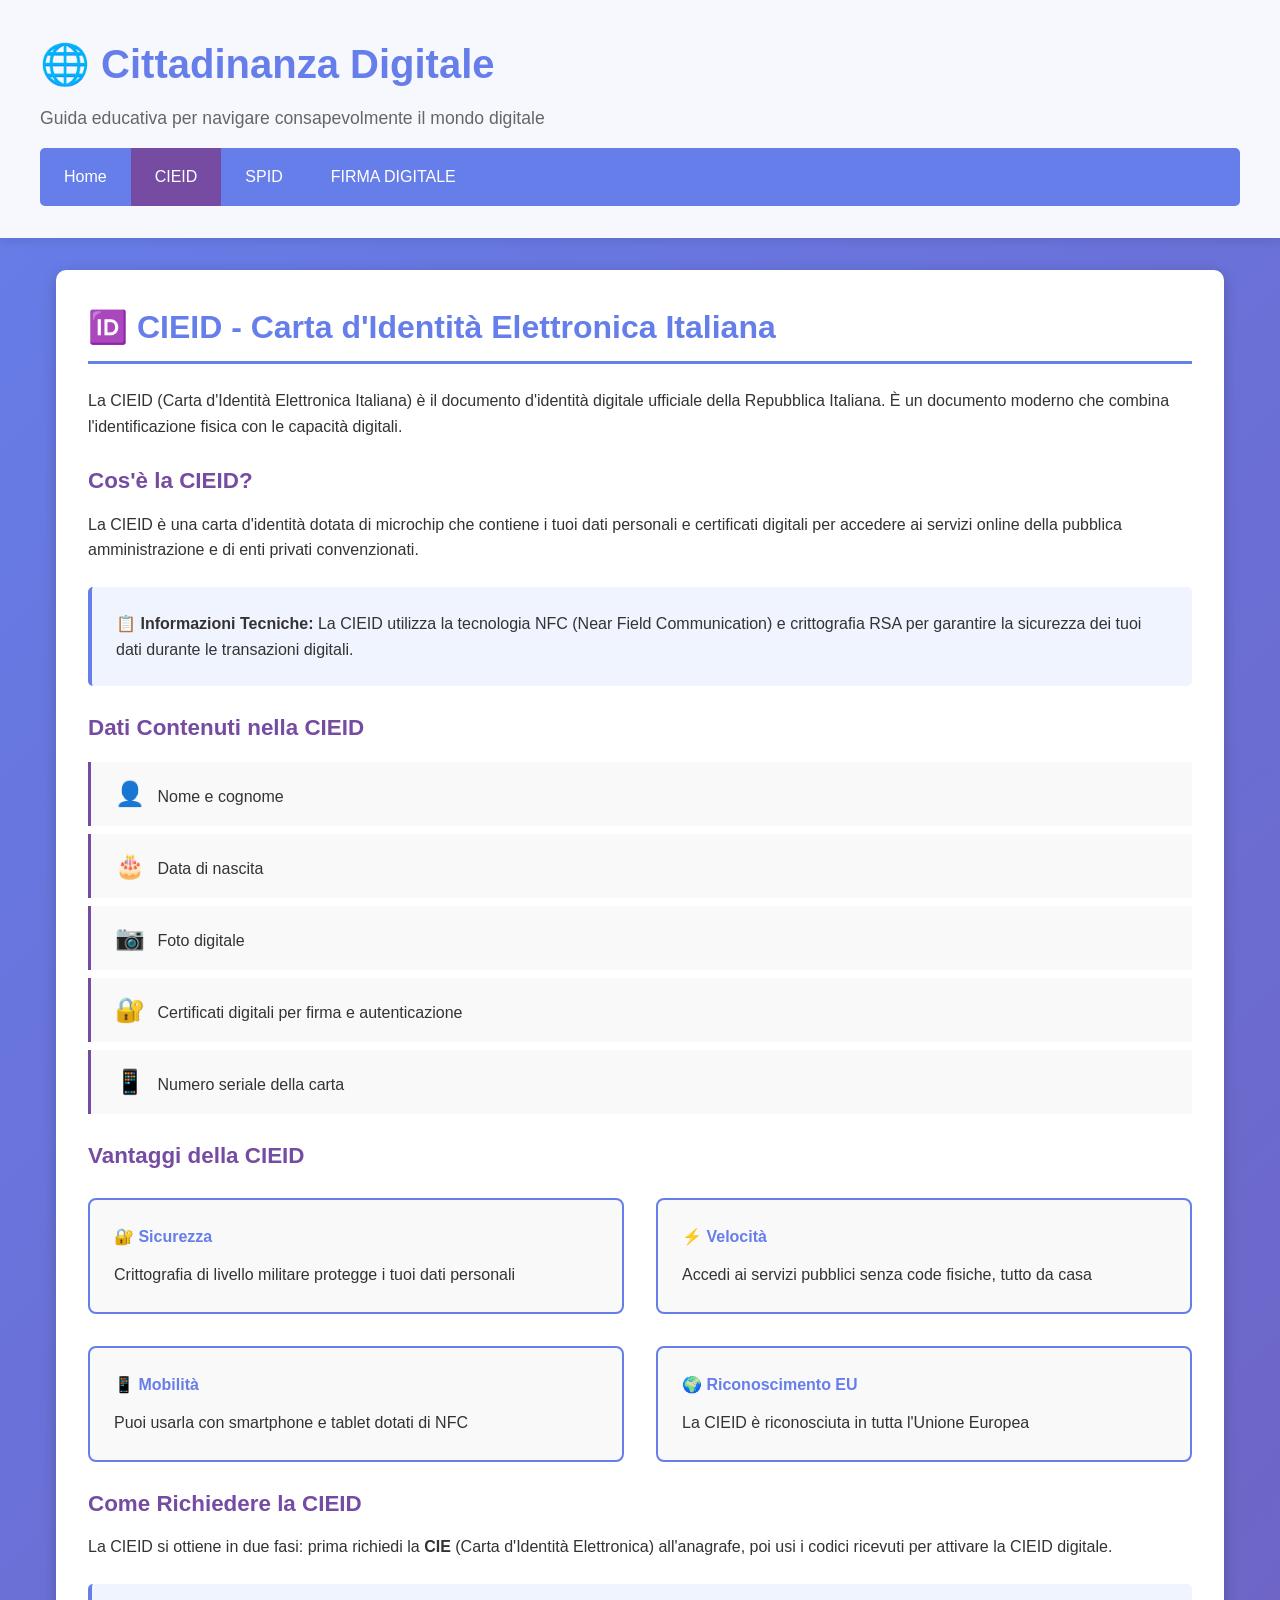
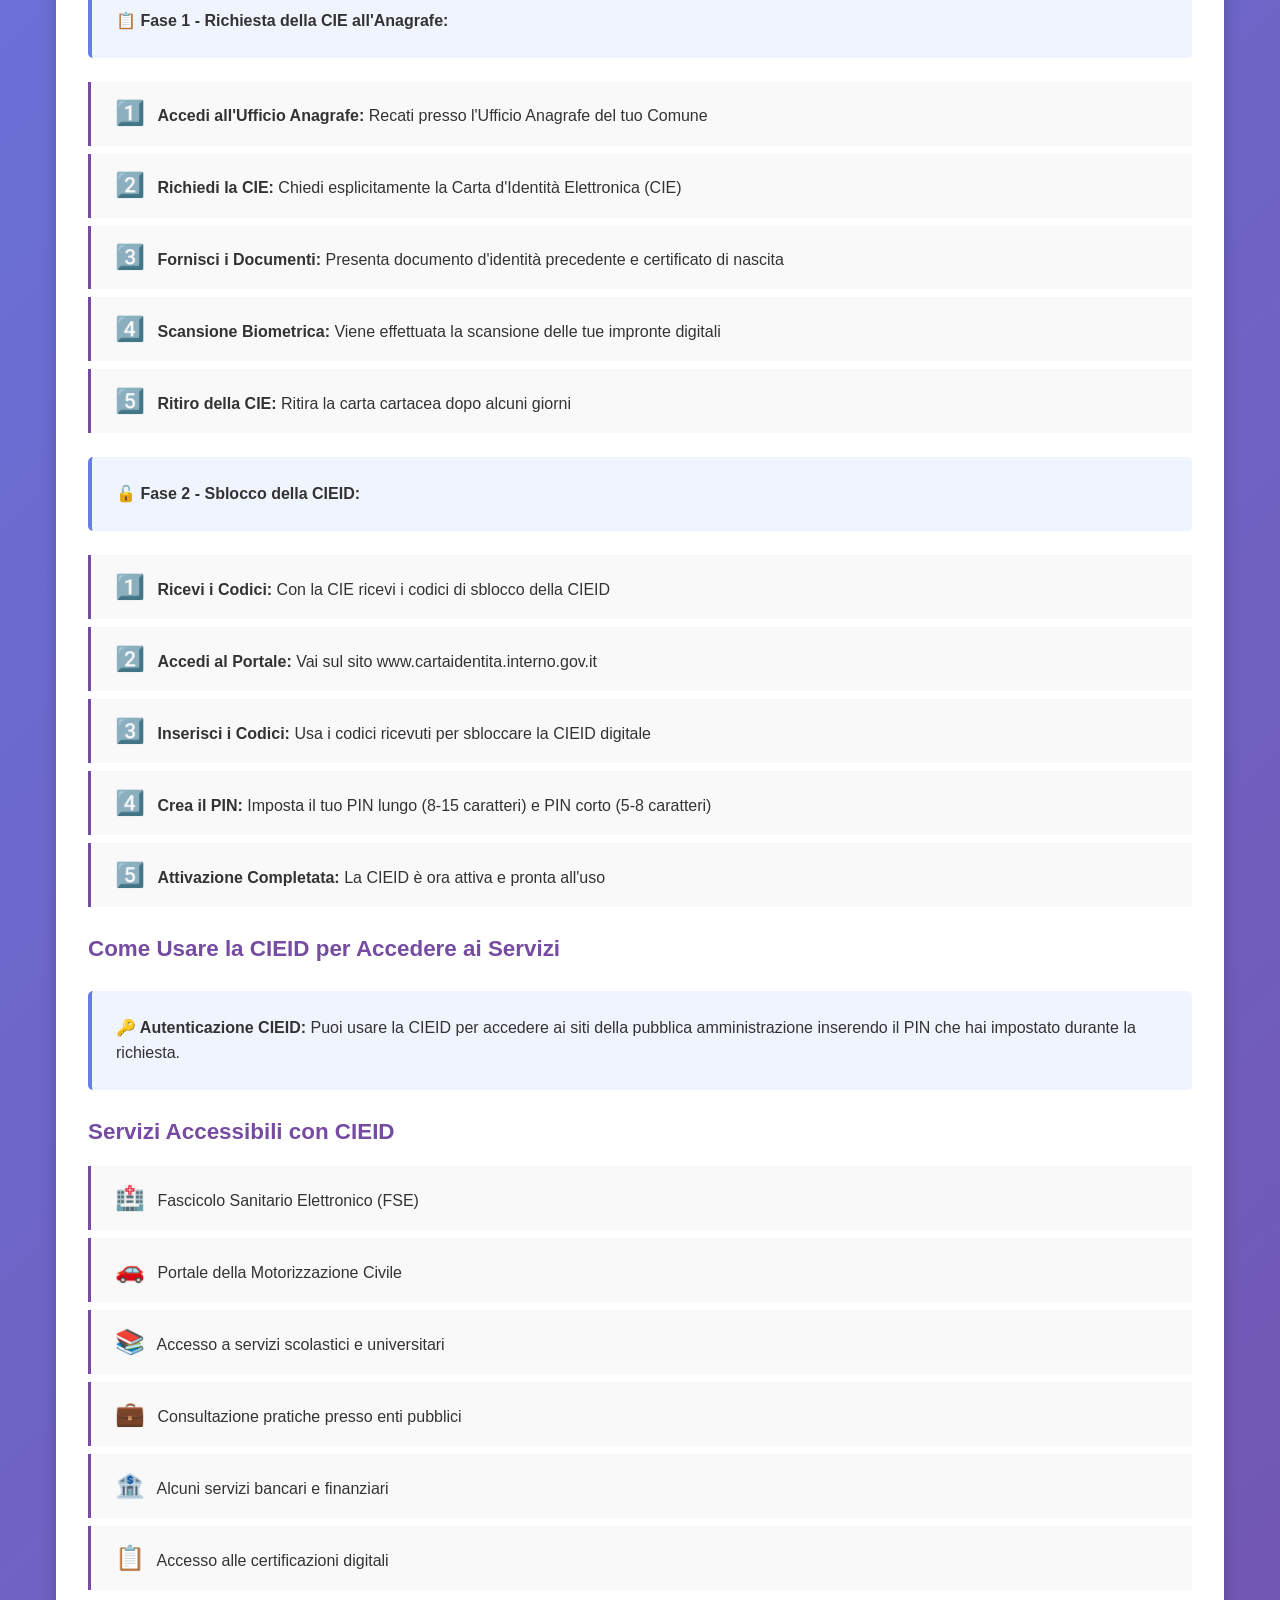
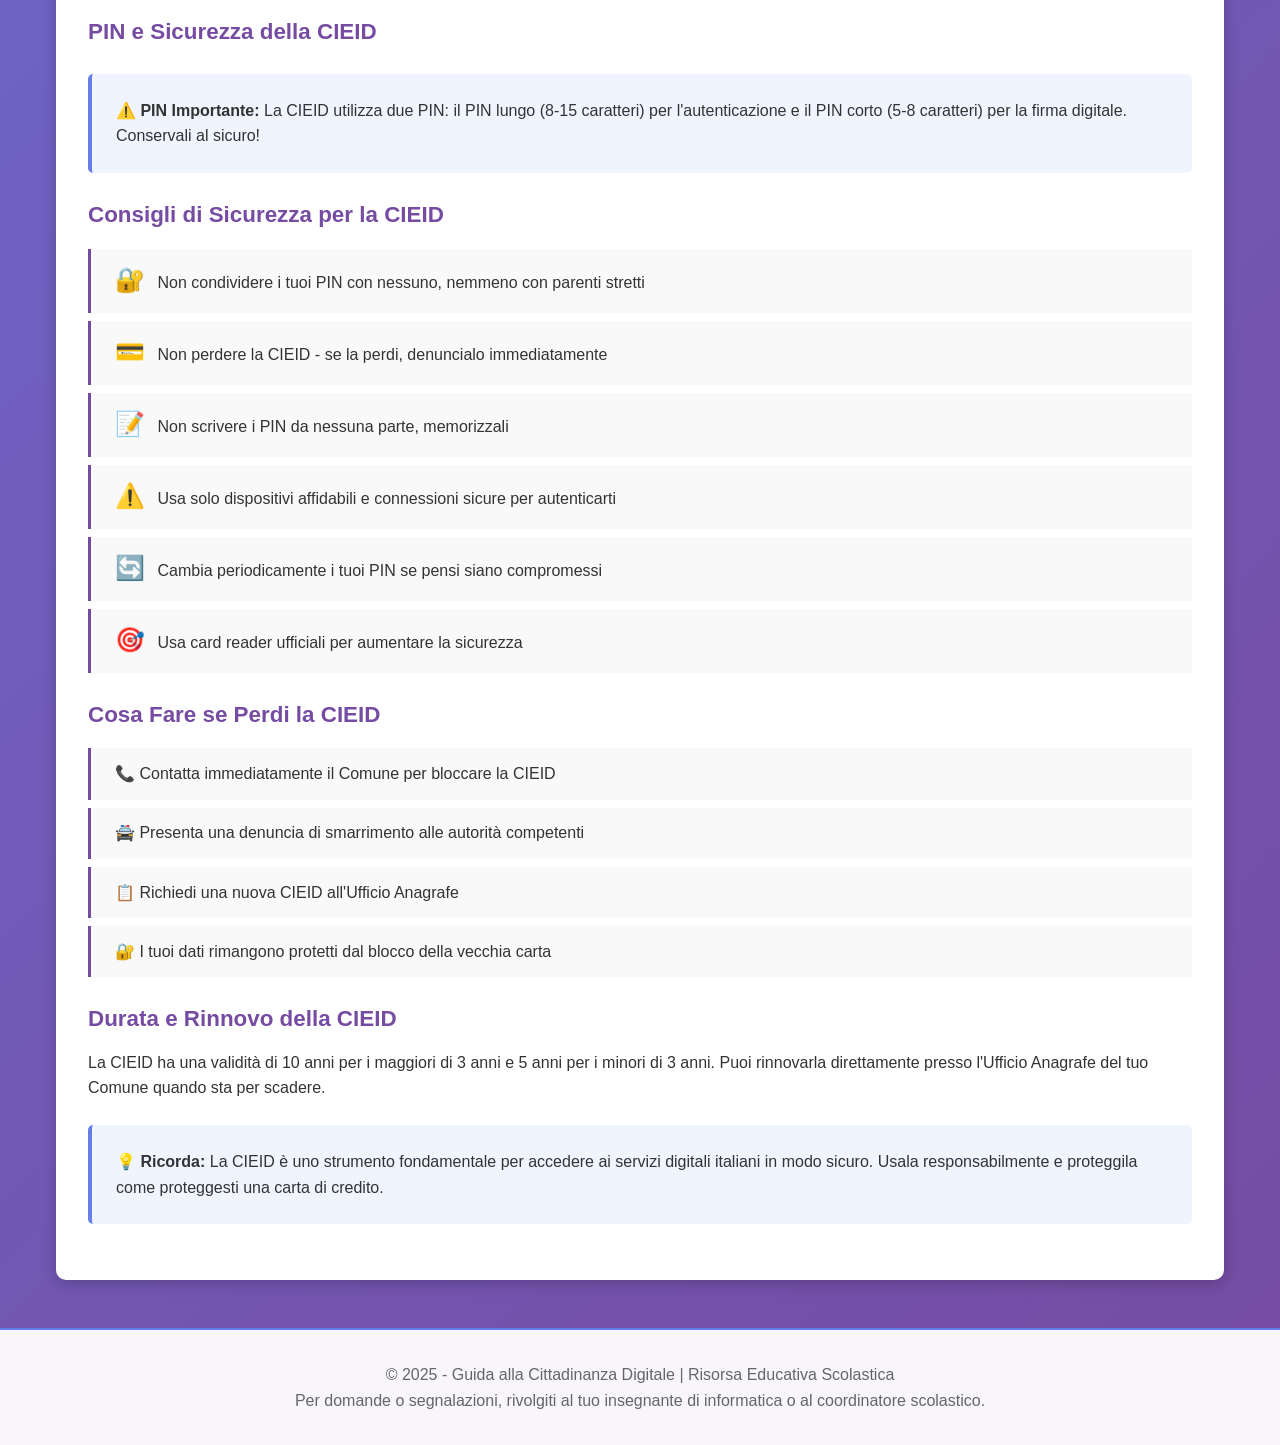
==== cieid.html @ 8005152b "Add files via upload" ====
<!DOCTYPE html>
<html lang="it">
<head>
    <meta charset="UTF-8">
    <meta name="viewport" content="width=device-width, initial-scale=1.0">
    <title>CIEID - Cittadinanza Digitale</title>
    <link rel="icon" type="image/svg+xml" href="favicon.svg">
    <link rel="stylesheet" href="style.css">
</head>
<body>
    <header>
        <div class="header-content">
            <h1>🌐 Cittadinanza Digitale</h1>
            <p class="subtitle">Guida educativa per navigare consapevolmente il mondo digitale</p>
            <nav id="navigation">
                <a href="index.html" class="nav-link" data-section="home">Home</a>
                <a href="cieid.html" class="nav-link active" data-section="cieid">CIEID</a>
                <a href="spid.html" class="nav-link" data-section="spid">SPID</a>
                <a href="firma-digitale.html" class="nav-link" data-section="firma-digitale">FIRMA DIGITALE</a>
            </nav>
        </div>
    </header>

    <div class="container">
        <section class="section active">
            <h2>🆔 CIEID - Carta d'Identità Elettronica Italiana</h2>
            
            <p>La CIEID (Carta d'Identità Elettronica Italiana) è il documento d'identità digitale ufficiale della Repubblica Italiana. È un documento moderno che combina l'identificazione fisica con le capacità digitali.</p>

            <h3>Cos'è la CIEID?</h3>
            <p>La CIEID è una carta d'identità dotata di microchip che contiene i tuoi dati personali e certificati digitali per accedere ai servizi online della pubblica amministrazione e di enti privati convenzionati.</p>

            <div class="info-box">
                <strong>📋 Informazioni Tecniche:</strong> La CIEID utilizza la tecnologia NFC (Near Field Communication) e crittografia RSA per garantire la sicurezza dei tuoi dati durante le transazioni digitali.
            </div>

            <h3>Dati Contenuti nella CIEID</h3>
            <ul class="tips-list">
                <li><span class="icon">👤</span> Nome e cognome</li>
                <li><span class="icon">🎂</span> Data di nascita</li>
                <li><span class="icon">📷</span> Foto digitale</li>
                <li><span class="icon">🔐</span> Certificati digitali per firma e autenticazione</li>
                <li><span class="icon">📱</span> Numero seriale della carta</li>
            </ul>

            <h3>Vantaggi della CIEID</h3>
            <div class="grid">
                <div class="card">
                    <h4>🔐 Sicurezza</h4>
                    <p>Crittografia di livello militare protegge i tuoi dati personali</p>
                </div>
                <div class="card">
                    <h4>⚡ Velocità</h4>
                    <p>Accedi ai servizi pubblici senza code fisiche, tutto da casa</p>
                </div>
                <div class="card">
                    <h4>📱 Mobilità</h4>
                    <p>Puoi usarla con smartphone e tablet dotati di NFC</p>
                </div>
                <div class="card">
                    <h4>🌍 Riconoscimento EU</h4>
                    <p>La CIEID è riconosciuta in tutta l'Unione Europea</p>
                </div>
            </div>

            <h3>Come Richiedere la CIEID</h3>
            <p>La CIEID si ottiene in due fasi: prima richiedi la <strong>CIE</strong> (Carta d'Identità Elettronica) all'anagrafe, poi usi i codici ricevuti per attivare la CIEID digitale.</p>
            
            <div class="info-box">
                <strong>📋 Fase 1 - Richiesta della CIE all'Anagrafe:</strong>
            </div>
            <ol class="tips-list">
                <li><span class="icon">1️⃣</span> <strong>Accedi all'Ufficio Anagrafe:</strong> Recati presso l'Ufficio Anagrafe del tuo Comune</li>
                <li><span class="icon">2️⃣</span> <strong>Richiedi la CIE:</strong> Chiedi esplicitamente la Carta d'Identità Elettronica (CIE)</li>
                <li><span class="icon">3️⃣</span> <strong>Fornisci i Documenti:</strong> Presenta documento d'identità precedente e certificato di nascita</li>
                <li><span class="icon">4️⃣</span> <strong>Scansione Biometrica:</strong> Viene effettuata la scansione delle tue impronte digitali</li>
                <li><span class="icon">5️⃣</span> <strong>Ritiro della CIE:</strong> Ritira la carta cartacea dopo alcuni giorni</li>
            </ol>

            <div class="info-box" style="margin-top: 1.5rem;">
                <strong>🔓 Fase 2 - Sblocco della CIEID:</strong>
            </div>
            <ol class="tips-list">
                <li><span class="icon">1️⃣</span> <strong>Ricevi i Codici:</strong> Con la CIE ricevi i codici di sblocco della CIEID</li>
                <li><span class="icon">2️⃣</span> <strong>Accedi al Portale:</strong> Vai sul sito www.cartaidentita.interno.gov.it</li>
                <li><span class="icon">3️⃣</span> <strong>Inserisci i Codici:</strong> Usa i codici ricevuti per sbloccare la CIEID digitale</li>
                <li><span class="icon">4️⃣</span> <strong>Crea il PIN:</strong> Imposta il tuo PIN lungo (8-15 caratteri) e PIN corto (5-8 caratteri)</li>
                <li><span class="icon">5️⃣</span> <strong>Attivazione Completata:</strong> La CIEID è ora attiva e pronta all'uso</li>
            </ol>

            <h3>Come Usare la CIEID per Accedere ai Servizi</h3>
            
            <div class="info-box">
                <strong>🔑 Autenticazione CIEID:</strong> Puoi usare la CIEID per accedere ai siti della pubblica amministrazione inserendo il PIN che hai impostato durante la richiesta.
            </div>

            <h3>Servizi Accessibili con CIEID</h3>
            <ul class="tips-list">
                <li><span class="icon">🏥</span> Fascicolo Sanitario Elettronico (FSE)</li>
                <li><span class="icon">🚗</span> Portale della Motorizzazione Civile</li>
                <li><span class="icon">📚</span> Accesso a servizi scolastici e universitari</li>
                <li><span class="icon">💼</span> Consultazione pratiche presso enti pubblici</li>
                <li><span class="icon">🏦</span> Alcuni servizi bancari e finanziari</li>
                <li><span class="icon">📋</span> Accesso alle certificazioni digitali</li>
            </ul>

            <h3>PIN e Sicurezza della CIEID</h3>
            
            <div class="info-box">
                <strong>⚠️ PIN Importante:</strong> La CIEID utilizza due PIN: il PIN lungo (8-15 caratteri) per l'autenticazione e il PIN corto (5-8 caratteri) per la firma digitale. Conservali al sicuro!
            </div>

            <h3>Consigli di Sicurezza per la CIEID</h3>
            <ul class="tips-list">
                <li><span class="icon">🔐</span> Non condividere i tuoi PIN con nessuno, nemmeno con parenti stretti</li>
                <li><span class="icon">💳</span> Non perdere la CIEID - se la perdi, denuncialo immediatamente</li>
                <li><span class="icon">📝</span> Non scrivere i PIN da nessuna parte, memorizzali</li>
                <li><span class="icon">⚠️</span> Usa solo dispositivi affidabili e connessioni sicure per autenticarti</li>
                <li><span class="icon">🔄</span> Cambia periodicamente i tuoi PIN se pensi siano compromessi</li>
                <li><span class="icon">🎯</span> Usa card reader ufficiali per aumentare la sicurezza</li>
            </ul>

            <h3>Cosa Fare se Perdi la CIEID</h3>
            <ul class="tips-list">
                <li>📞 Contatta immediatamente il Comune per bloccare la CIEID</li>
                <li>🚔 Presenta una denuncia di smarrimento alle autorità competenti</li>
                <li>📋 Richiedi una nuova CIEID all'Ufficio Anagrafe</li>
                <li>🔐 I tuoi dati rimangono protetti dal blocco della vecchia carta</li>
            </ul>

            <h3>Durata e Rinnovo della CIEID</h3>
            <p>La CIEID ha una validità di 10 anni per i maggiori di 3 anni e 5 anni per i minori di 3 anni. Puoi rinnovarla direttamente presso l'Ufficio Anagrafe del tuo Comune quando sta per scadere.</p>

            <div class="info-box">
                <strong>💡 Ricorda:</strong> La CIEID è uno strumento fondamentale per accedere ai servizi digitali italiani in modo sicuro. Usala responsabilmente e proteggila come proteggesti una carta di credito.
            </div>
        </section>
    </div>

    <footer>
        <p>&copy; 2025 - Guida alla Cittadinanza Digitale | Risorsa Educativa Scolastica</p>
        <p>Per domande o segnalazioni, rivolgiti al tuo insegnante di informatica o al coordinatore scolastico.</p>
    </footer>

    <script src="script.js"></script>
</body>
</html>
---- style.css ----
* {
    margin: 0;
    padding: 0;
    box-sizing: border-box;
}

body {
    font-family: 'Segoe UI', Tahoma, Geneva, Verdana, sans-serif;
    line-height: 1.6;
    color: #333;
    background: linear-gradient(135deg, #667eea 0%, #764ba2 100%);
    min-height: 100vh;
}

header {
    background: rgba(255, 255, 255, 0.95);
    padding: 2rem;
    box-shadow: 0 2px 10px rgba(0, 0, 0, 0.1);
    position: sticky;
    top: 0;
    z-index: 100;
}

.header-content {
    max-width: 1200px;
    margin: 0 auto;
}

h1 {
    color: #667eea;
    font-size: 2.5rem;
    margin-bottom: 0.5rem;
}

.subtitle {
    color: #666;
    font-size: 1.1rem;
}

nav {
    background: #667eea;
    overflow: hidden;
    margin-top: 1rem;
    border-radius: 5px;
}

nav a {
    float: left;
    display: block;
    color: white;
    text-align: center;
    padding: 1rem 1.5rem;
    text-decoration: none;
    font-size: 1rem;
    transition: background 0.3s;
}

nav a:hover {
    background: #764ba2;
}

nav a.active {
    background: #764ba2;
}

.container {
    max-width: 1200px;
    margin: 2rem auto;
    padding: 0 1rem;
}

.section {
    background: white;
    padding: 2rem;
    margin-bottom: 2rem;
    border-radius: 10px;
    box-shadow: 0 4px 15px rgba(0, 0, 0, 0.2);
    display: none;
}

.section.active {
    display: block;
    animation: fadeIn 0.5s;
}

@keyframes fadeIn {
    from { opacity: 0; }
    to { opacity: 1; }
}

h2 {
    color: #667eea;
    margin-bottom: 1.5rem;
    font-size: 2rem;
    border-bottom: 3px solid #667eea;
    padding-bottom: 0.5rem;
}

h3 {
    color: #764ba2;
    margin-top: 1.5rem;
    margin-bottom: 0.8rem;
    font-size: 1.4rem;
}

.info-box {
    background: #f0f4ff;
    border-left: 4px solid #667eea;
    padding: 1.5rem;
    margin: 1.5rem 0;
    border-radius: 5px;
}

.tips-list {
    list-style: none;
    margin: 1rem 0;
}

.tips-list li {
    padding: 0.8rem;
    margin: 0.5rem 0;
    background: #f9f9f9;
    border-left: 3px solid #764ba2;
    padding-left: 1.5rem;
}

.icon {
    font-size: 1.5rem;
    margin-right: 0.5rem;
}

.grid {
    display: grid;
    grid-template-columns: 1fr 1fr;
    gap: 2rem;
    margin: 1.5rem 0;
}

.card {
    background: #f9f9f9;
    padding: 1.5rem;
    border-radius: 8px;
    border: 2px solid #667eea;
    transition: transform 0.3s;
}

.card:hover {
    transform: translateY(-5px);
    cursor: pointer;
}

.card.clickable {
    cursor: pointer;
}

.card h4 {
    color: #667eea;
    margin-bottom: 0.8rem;
}

footer {
    background: rgba(255, 255, 255, 0.95);
    padding: 2rem;
    text-align: center;
    margin-top: 3rem;
    border-top: 2px solid #667eea;
}

footer p {
    color: #666;
}

@media (max-width: 768px) {
    h1 {
        font-size: 1.8rem;
    }

    nav a {
        float: none;
        width: 100%;
        padding: 0.8rem;
    }

    .grid {
        grid-template-columns: 1fr;
    }

    .container {
        padding: 0 0.5rem;
    }

    .section {
        padding: 1.5rem;
    }
}
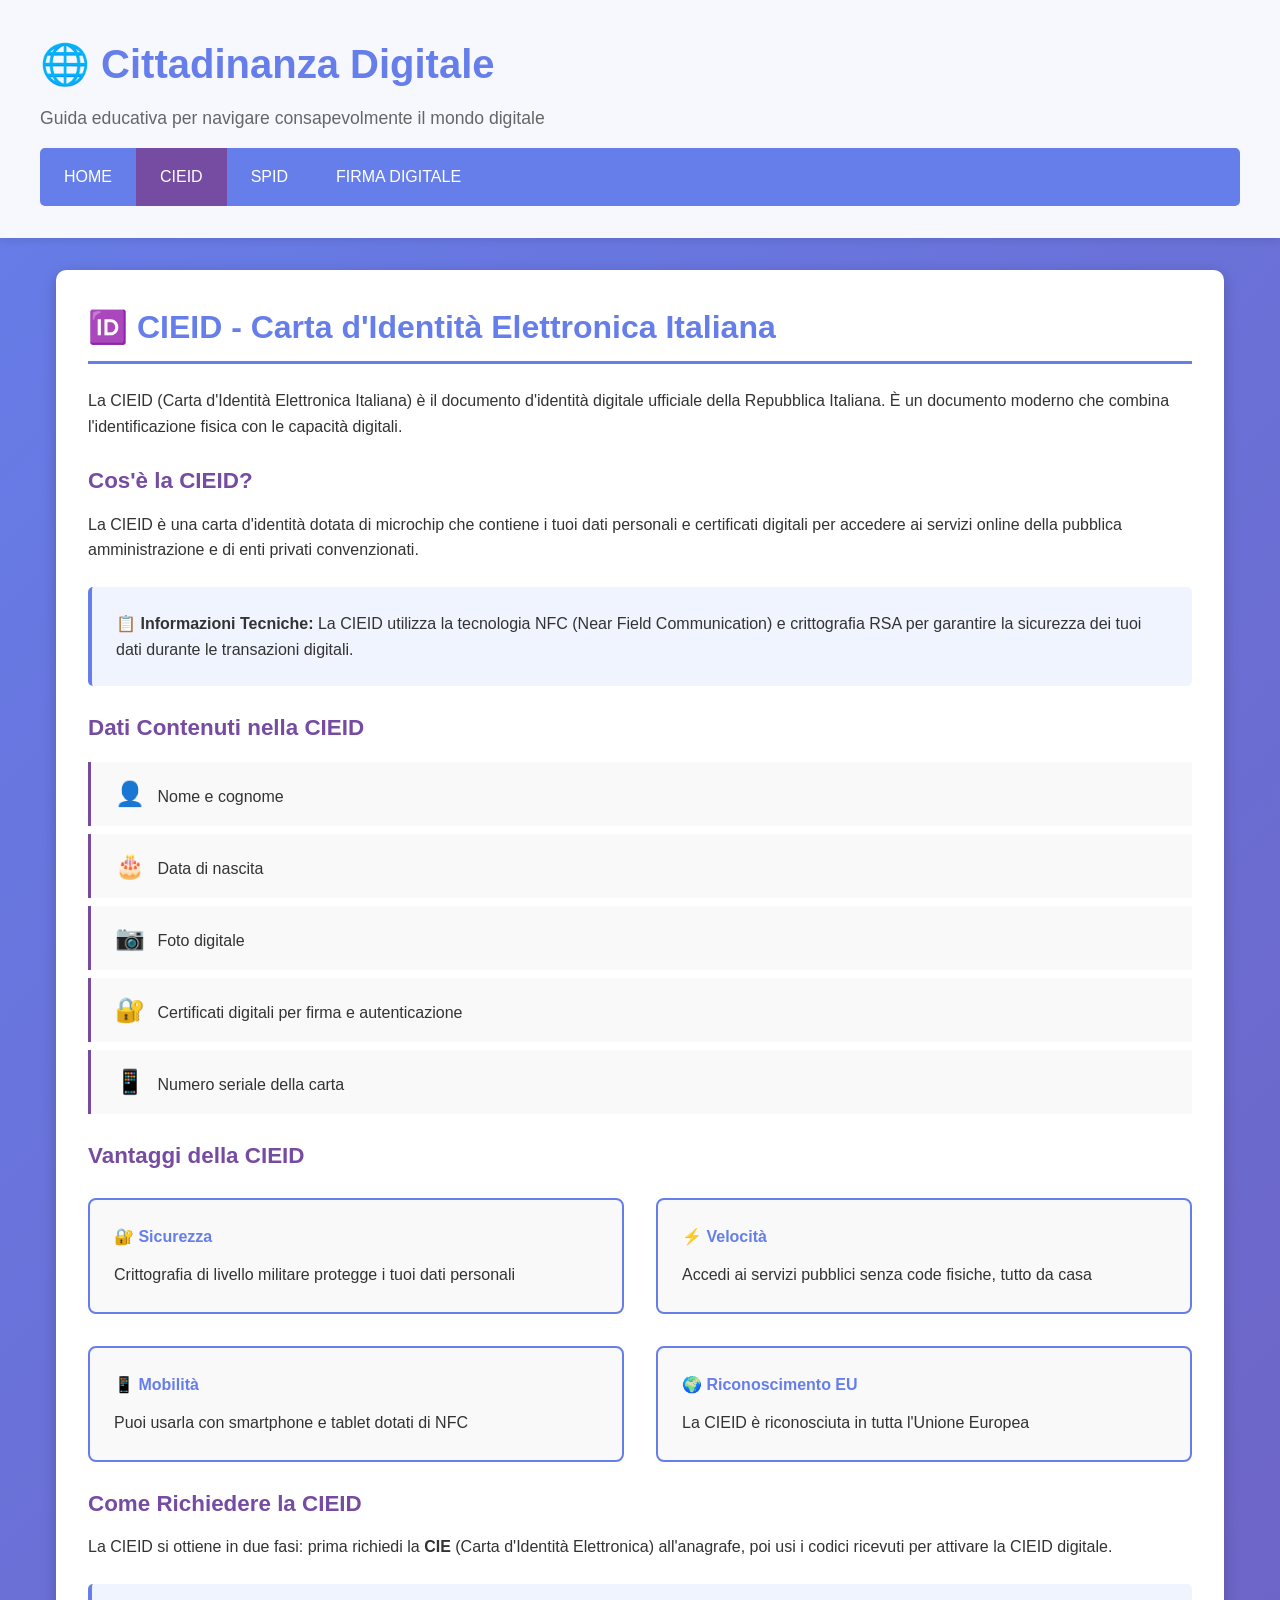
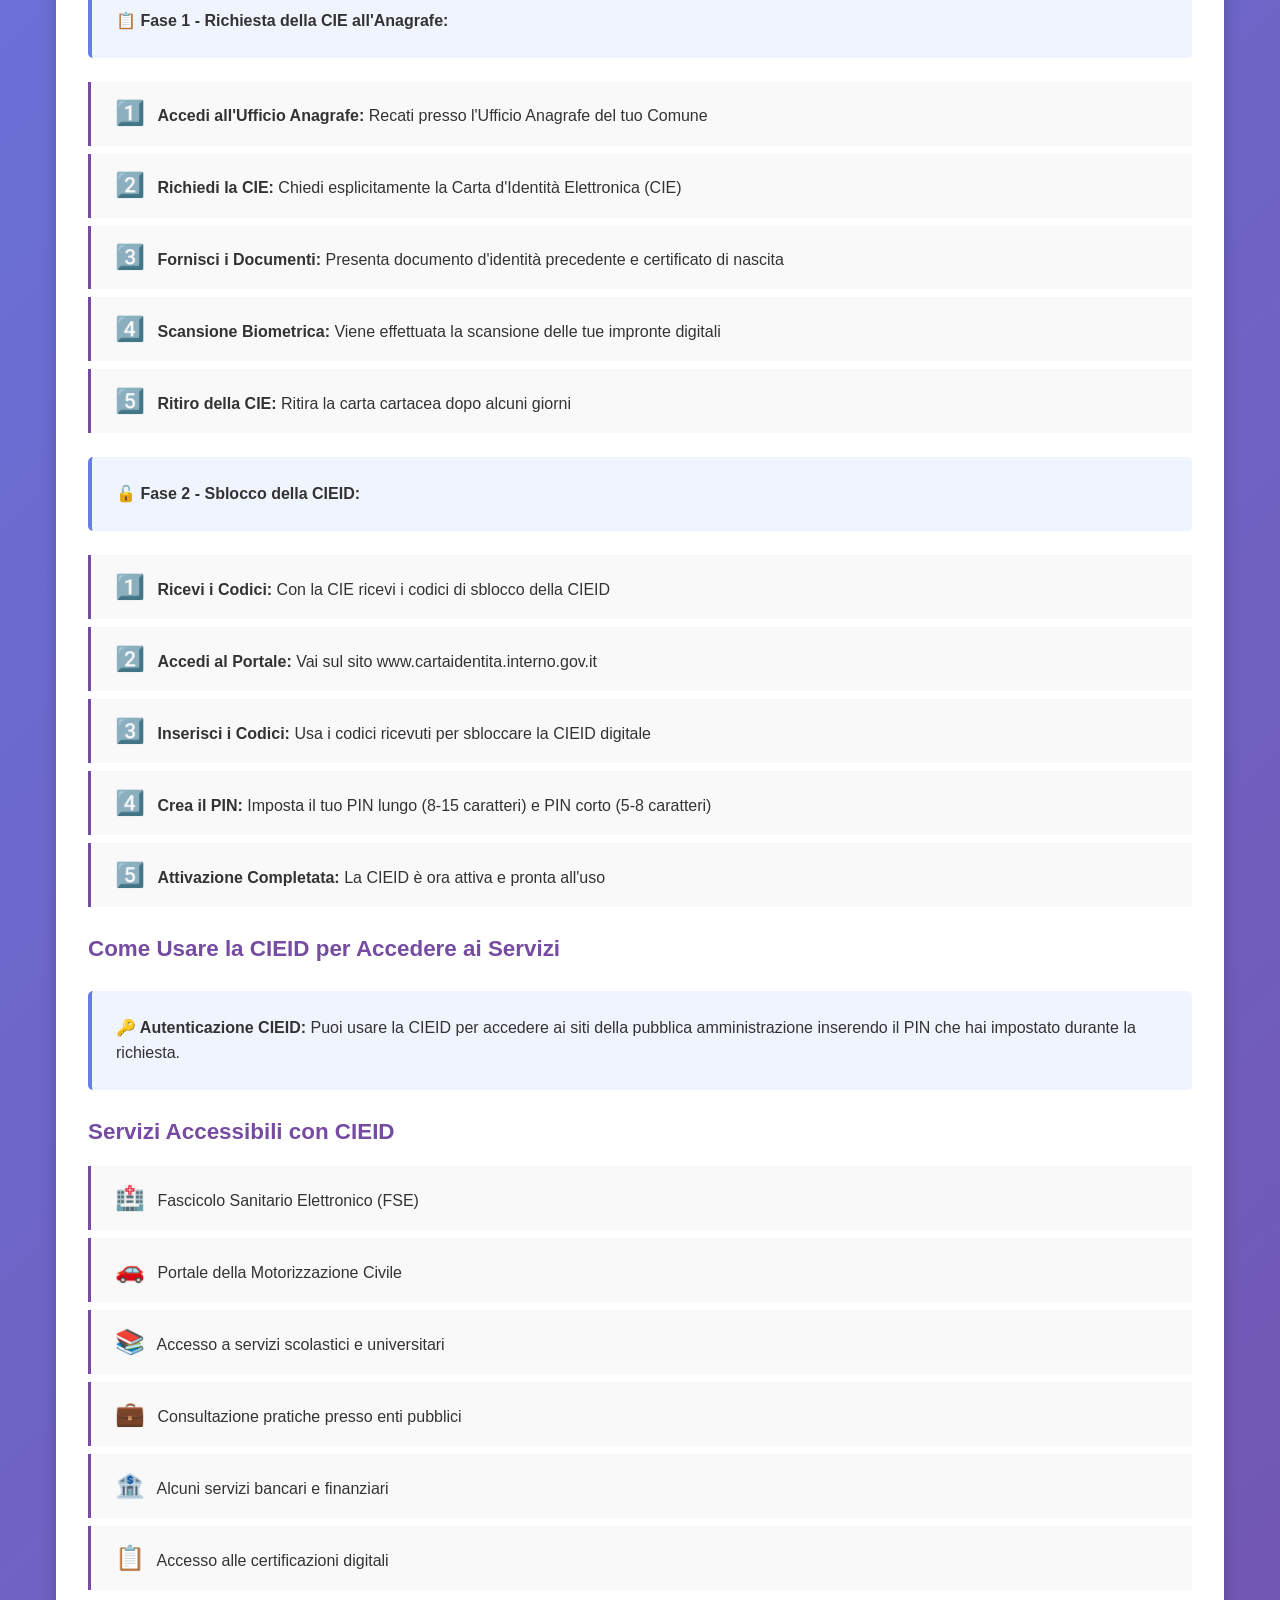
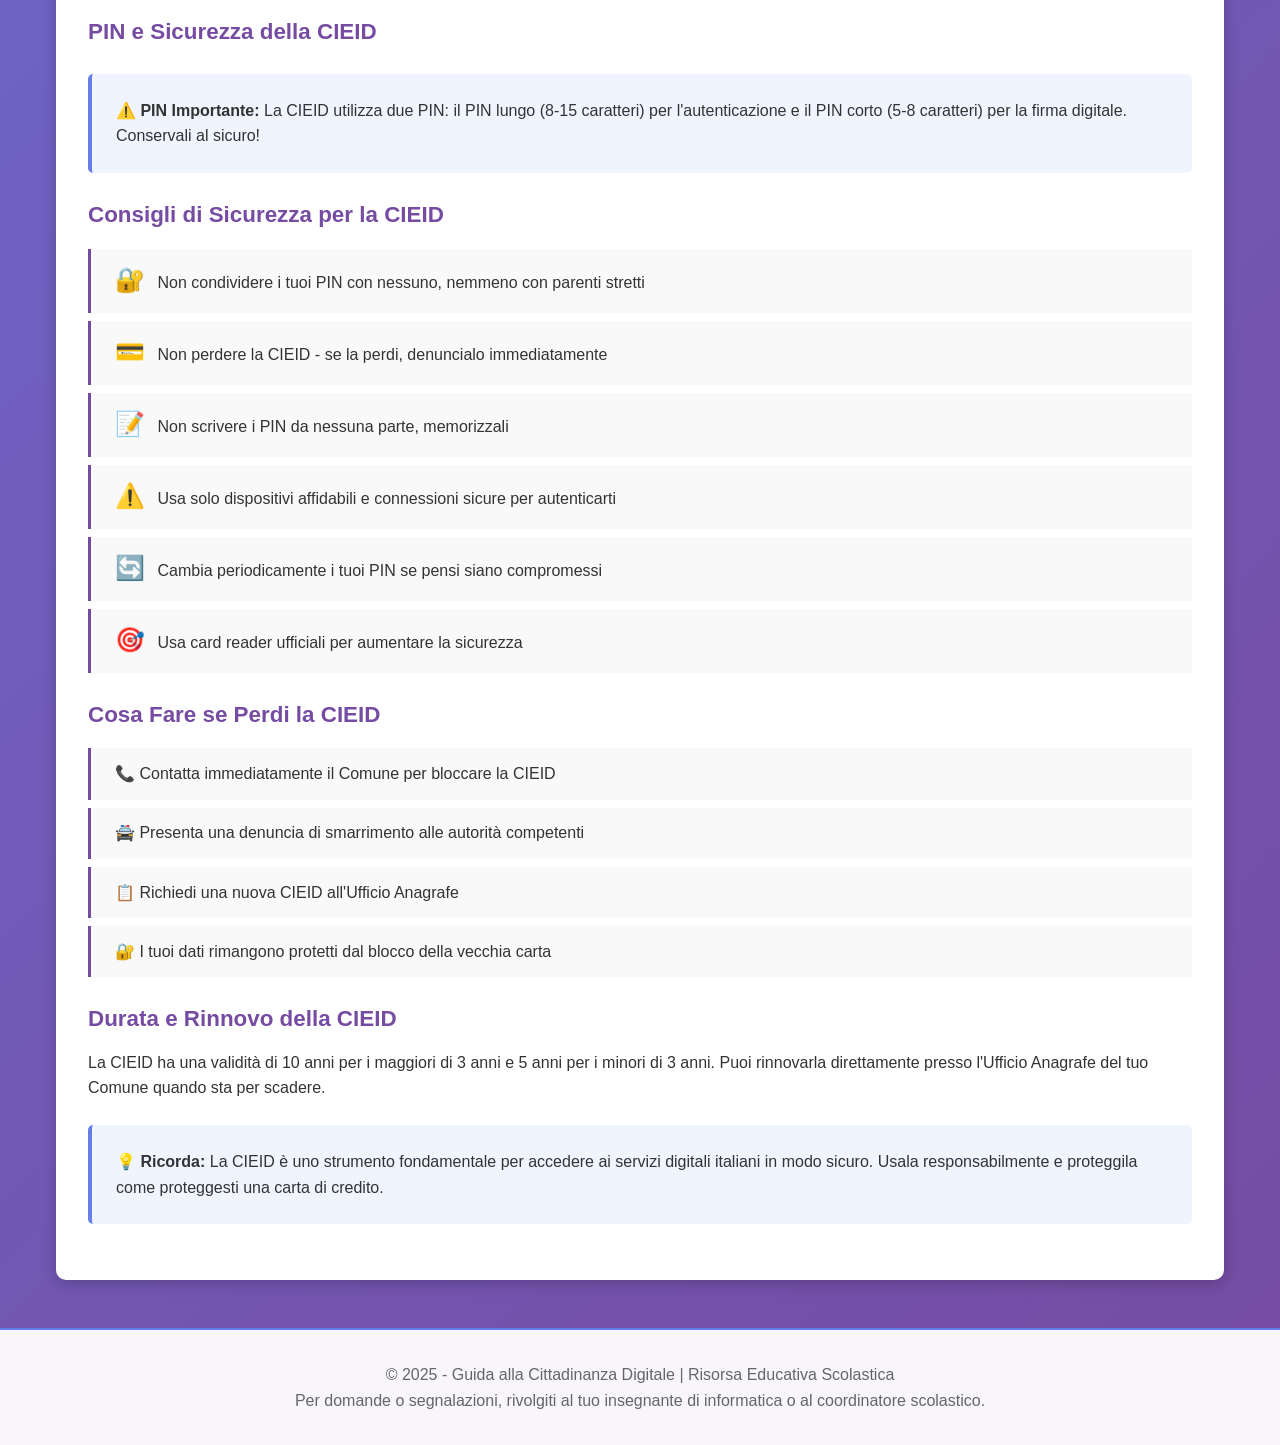
==== commit 80b57d4c: "Aggiorna menu e header" ====
--- a/cieid.html
+++ b/cieid.html
@@ -13,7 +13,7 @@
             <h1>🌐 Cittadinanza Digitale</h1>
             <p class="subtitle">Guida educativa per navigare consapevolmente il mondo digitale</p>
             <nav id="navigation">
-                <a href="index.html" class="nav-link" data-section="home">Home</a>
+                <a href="index.html" class="nav-link" data-section="home">HOME</a>
                 <a href="cieid.html" class="nav-link active" data-section="cieid">CIEID</a>
                 <a href="spid.html" class="nav-link" data-section="spid">SPID</a>
                 <a href="firma-digitale.html" class="nav-link" data-section="firma-digitale">FIRMA DIGITALE</a>
@@ -144,4 +144,4 @@
 
     <script src="script.js"></script>
 </body>
-</html>+</html>
--- a/style.css
+++ b/style.css
@@ -12,14 +12,11 @@
     min-height: 100vh;
 }
 
-header {
-    background: rgba(255, 255, 255, 0.95);
-    padding: 2rem;
-    box-shadow: 0 2px 10px rgba(0, 0, 0, 0.1);
-    position: sticky;
-    top: 0;
-    z-index: 100;
-}
+header {
+    background: rgba(255, 255, 255, 0.95);
+    padding: 2rem;
+    box-shadow: 0 2px 10px rgba(0, 0, 0, 0.1);
+}
 
 .header-content {
     max-width: 1200px;
@@ -44,16 +41,16 @@
     border-radius: 5px;
 }
 
-nav a {
-    float: left;
-    display: block;
-    color: white;
-    text-align: center;
-    padding: 1rem 1.5rem;
-    text-decoration: none;
-    font-size: 1rem;
-    transition: background 0.3s;
-}
+nav a {
+    float: left;
+    display: block;
+    color: white;
+    text-align: center;
+    padding: 1rem 1.5rem;
+    text-decoration: none;
+    font-size: 1rem;
+    transition: background 0.3s;
+}
 
 nav a:hover {
     background: #764ba2;
@@ -192,4 +189,4 @@
     .section {
         padding: 1.5rem;
     }
-}+}
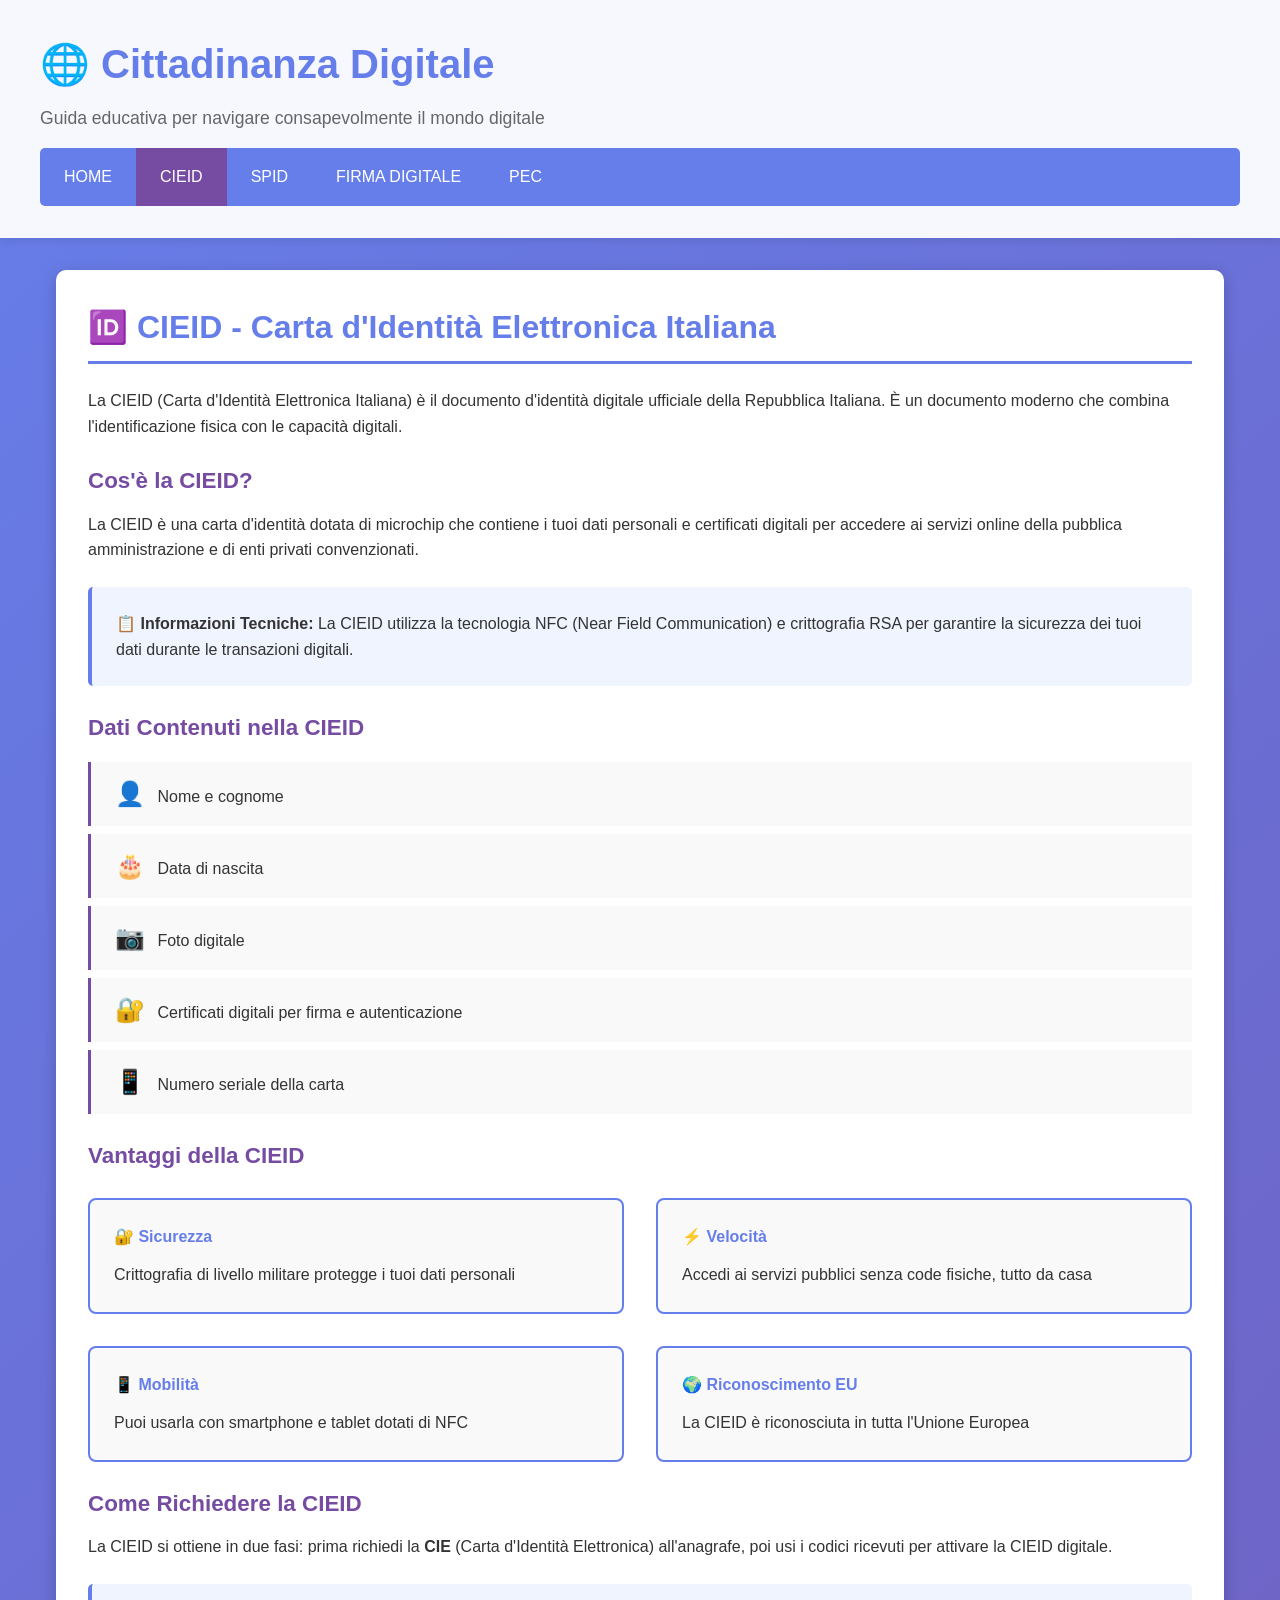
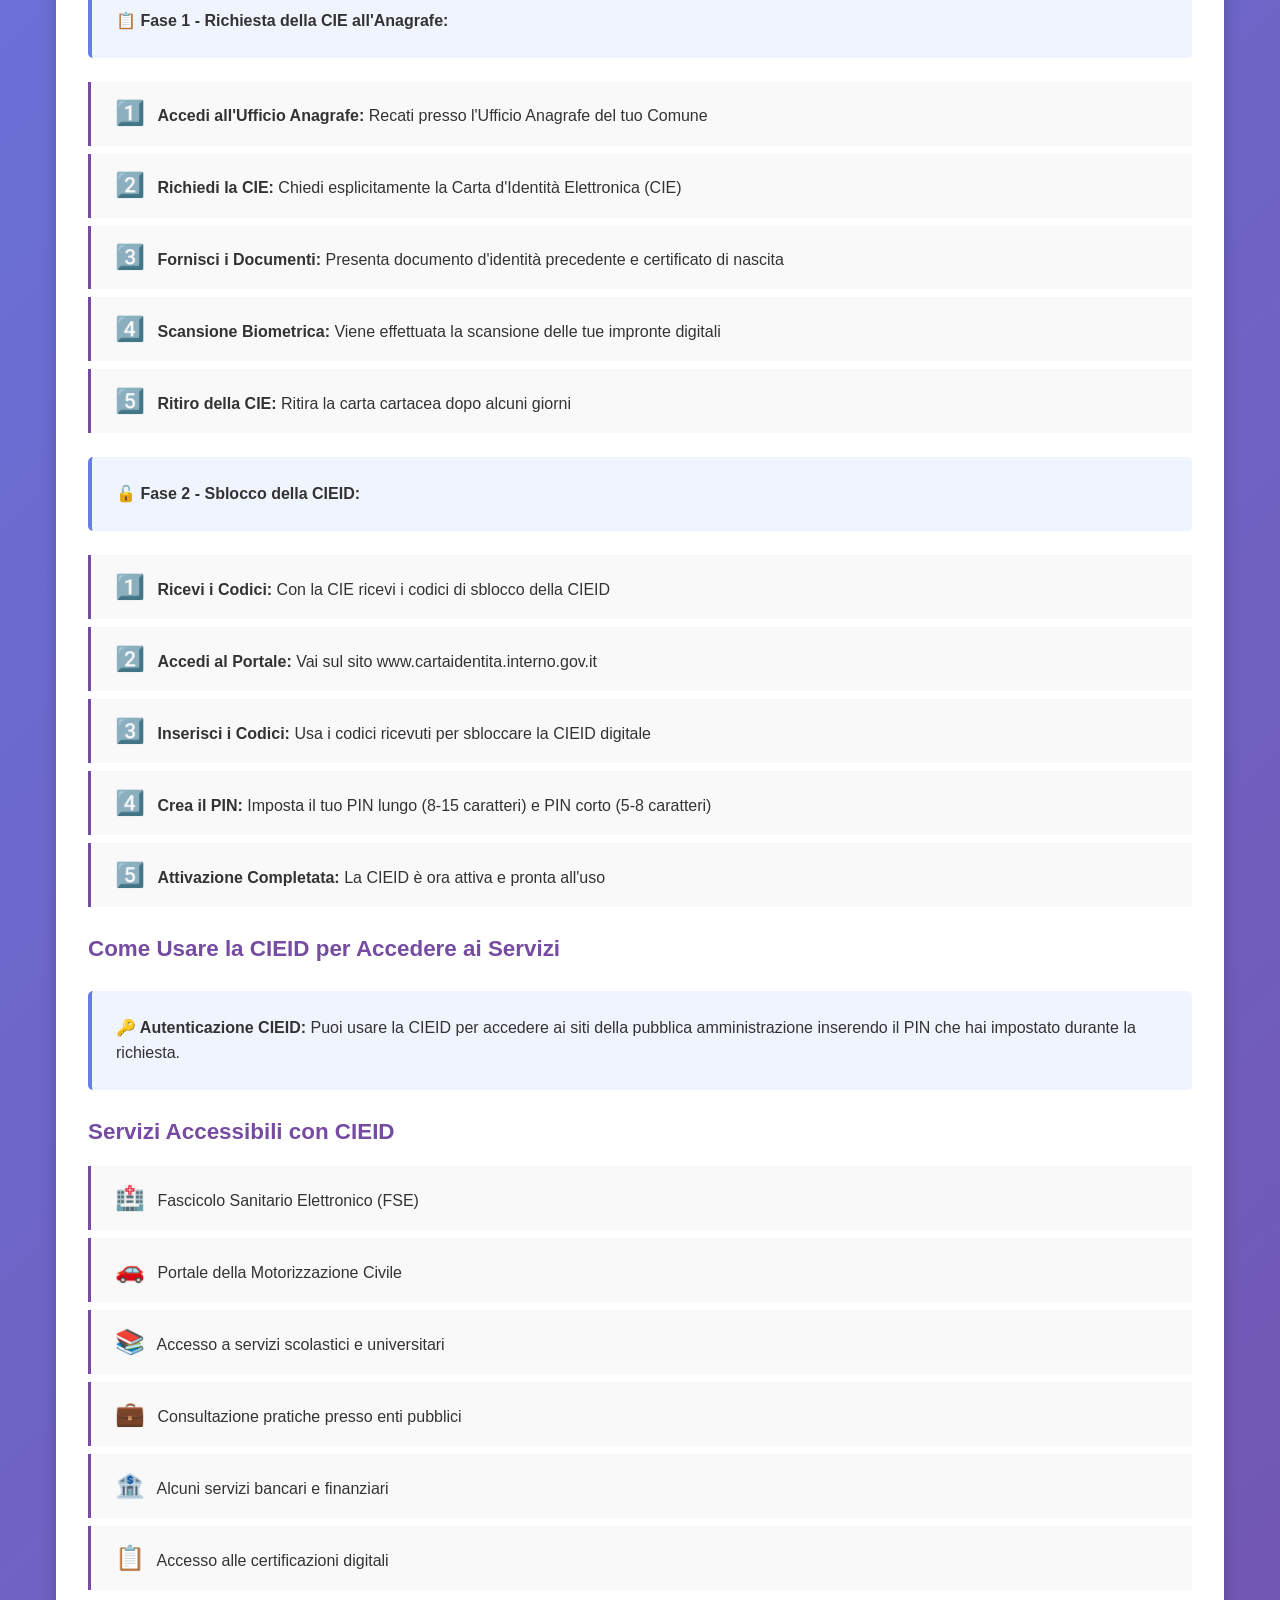
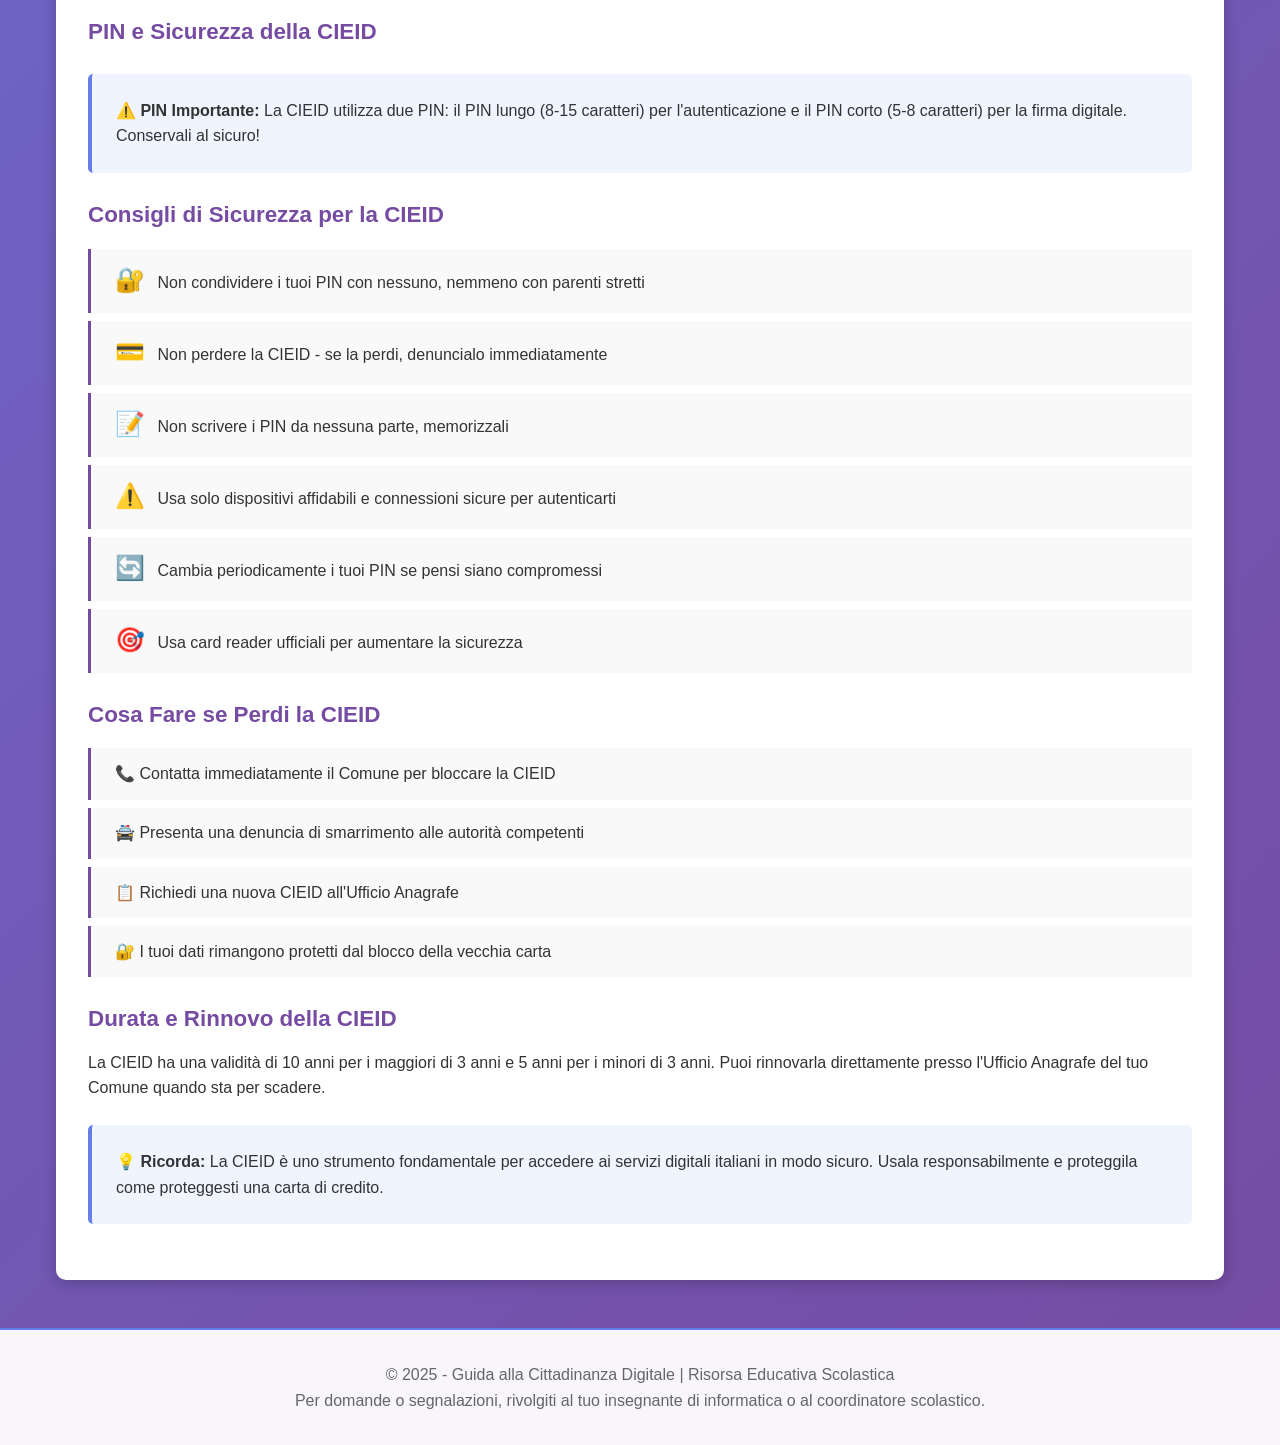
==== commit e1d3276c: "Aggiungi pagina PEC" ====
--- a/cieid.html
+++ b/cieid.html
@@ -14,10 +14,11 @@
             <p class="subtitle">Guida educativa per navigare consapevolmente il mondo digitale</p>
             <nav id="navigation">
                 <a href="index.html" class="nav-link" data-section="home">HOME</a>
-                <a href="cieid.html" class="nav-link active" data-section="cieid">CIEID</a>
-                <a href="spid.html" class="nav-link" data-section="spid">SPID</a>
-                <a href="firma-digitale.html" class="nav-link" data-section="firma-digitale">FIRMA DIGITALE</a>
-            </nav>
+                <a href="cieid.html" class="nav-link active" data-section="cieid">CIEID</a>
+                <a href="spid.html" class="nav-link" data-section="spid">SPID</a>
+                <a href="firma-digitale.html" class="nav-link" data-section="firma-digitale">FIRMA DIGITALE</a>
+                <a href="pec.html" class="nav-link" data-section="pec">PEC</a>
+            </nav>
         </div>
     </header>
 
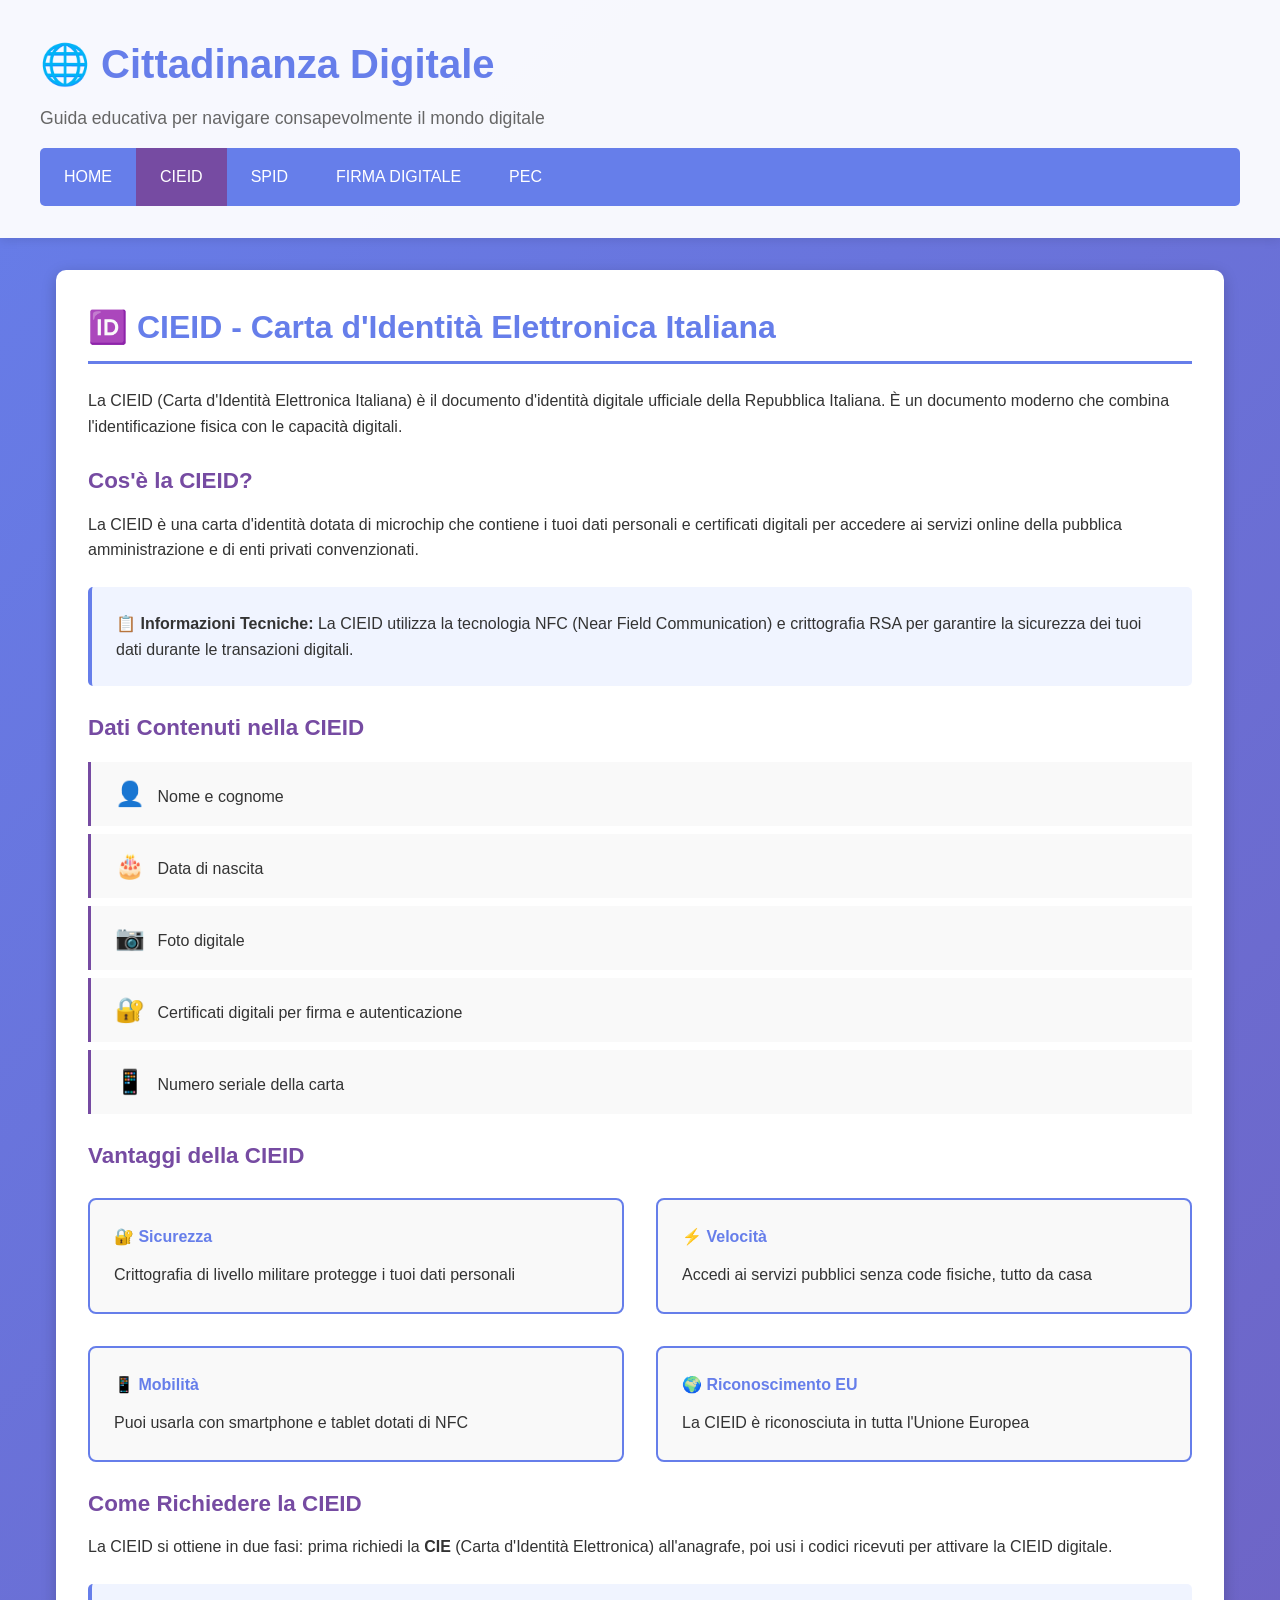
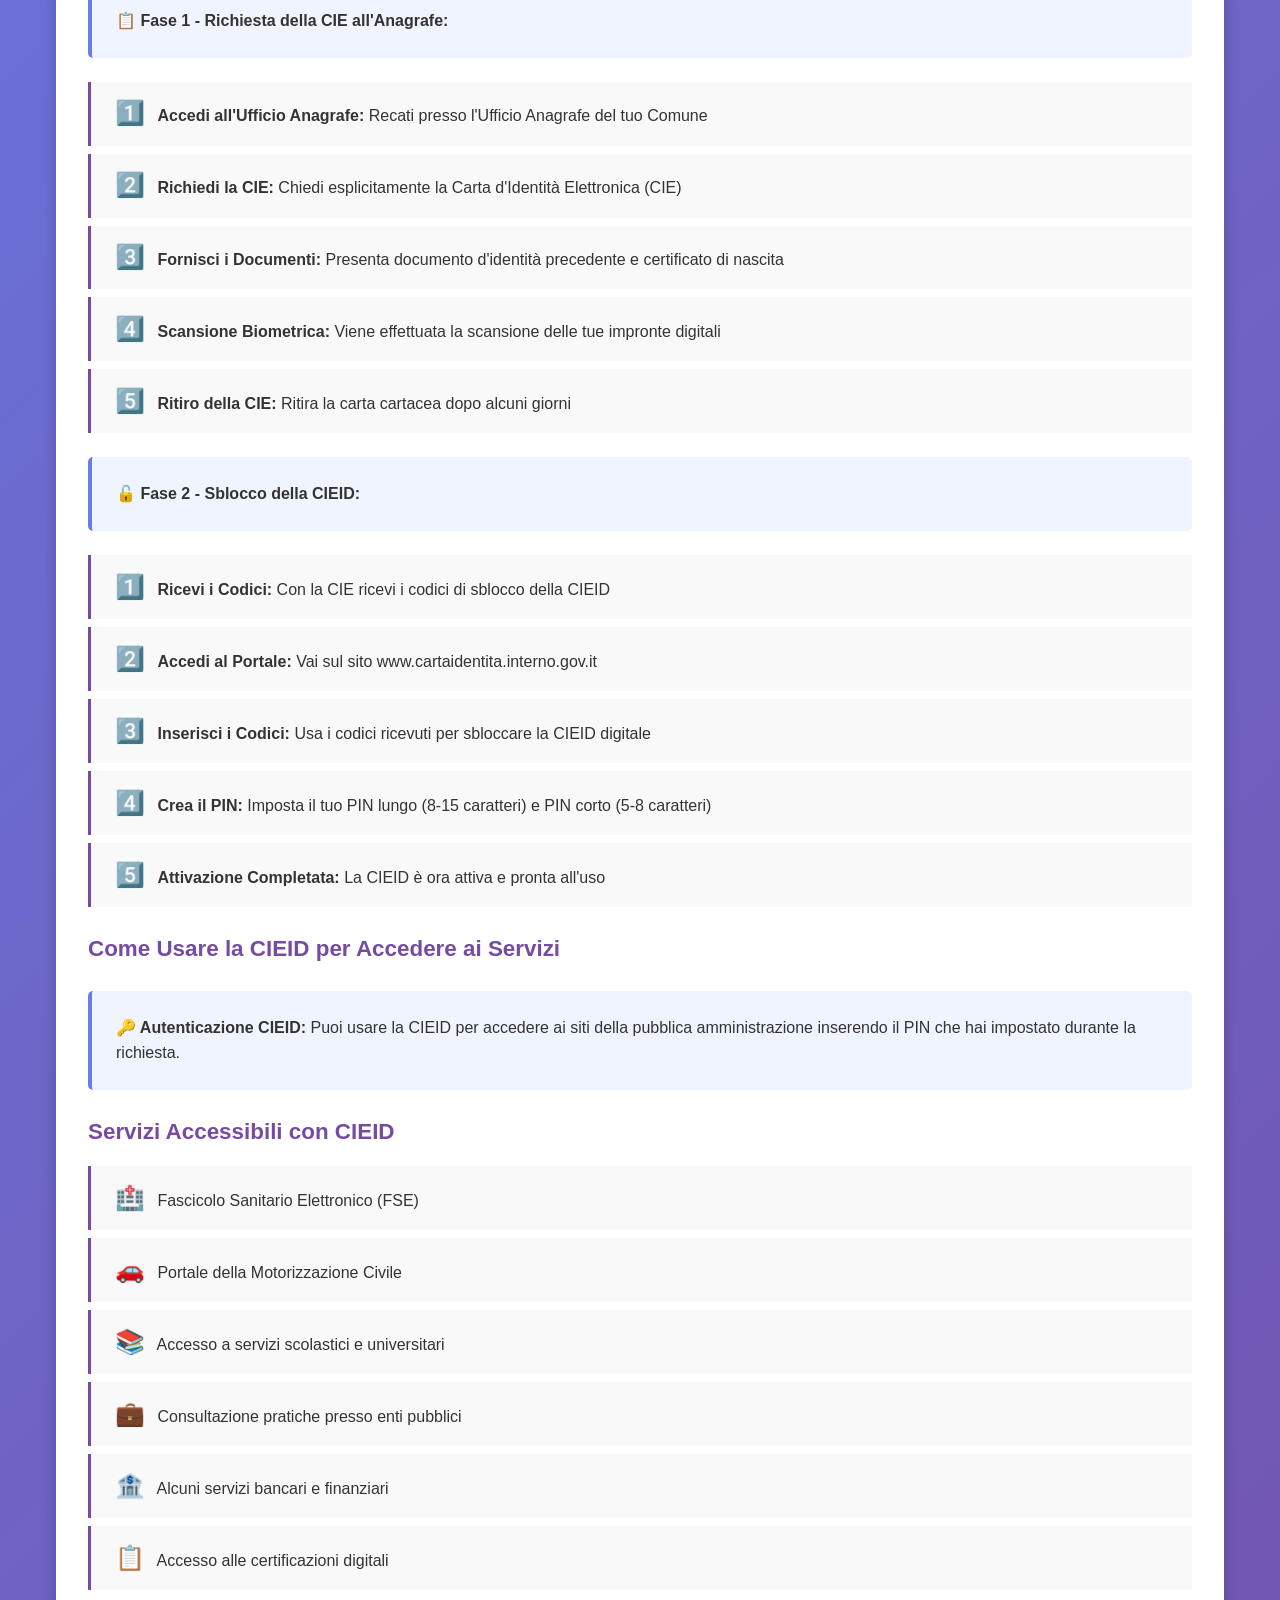
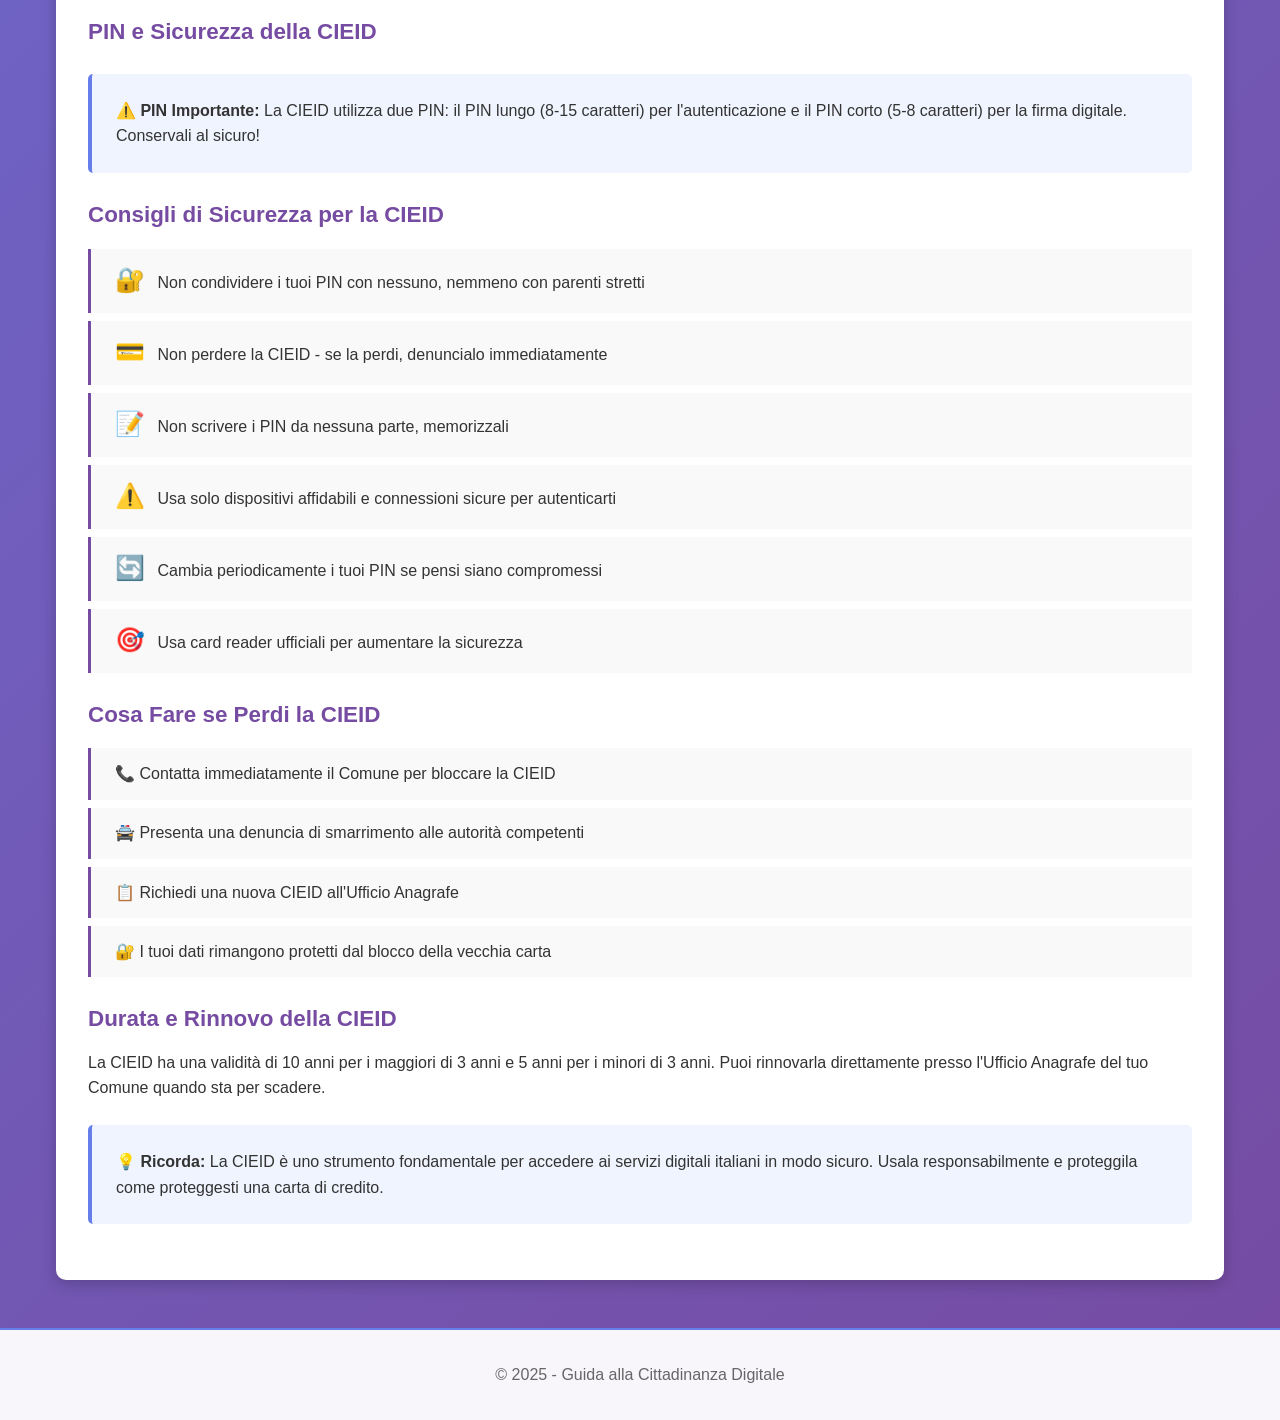
==== commit ad3d2213: "Aggiorna home footer e link PEC" ====
--- a/cieid.html
+++ b/cieid.html
@@ -138,10 +138,9 @@
         </section>
     </div>
 
-    <footer>
-        <p>&copy; 2025 - Guida alla Cittadinanza Digitale | Risorsa Educativa Scolastica</p>
-        <p>Per domande o segnalazioni, rivolgiti al tuo insegnante di informatica o al coordinatore scolastico.</p>
-    </footer>
+    <footer>
+        <p>&copy; 2025 - Guida alla Cittadinanza Digitale</p>
+    </footer>
 
     <script src="script.js"></script>
 </body>
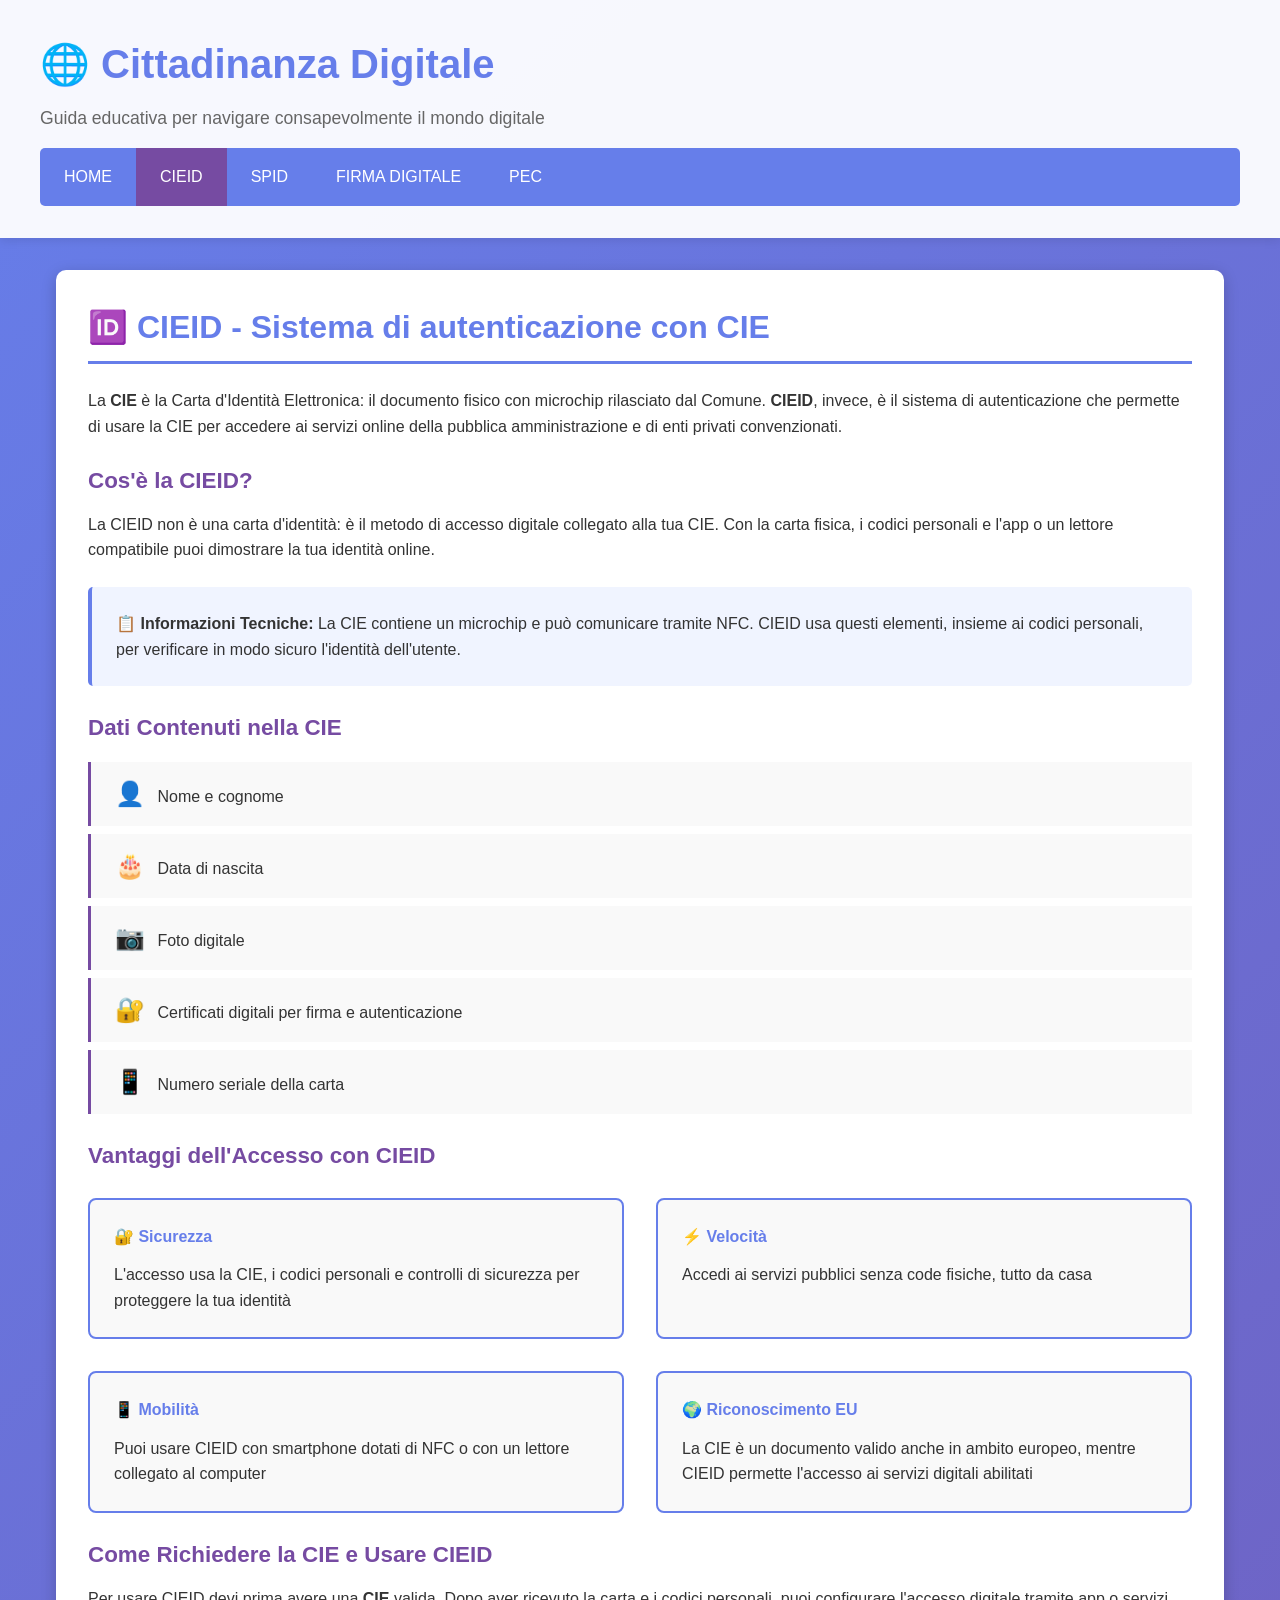
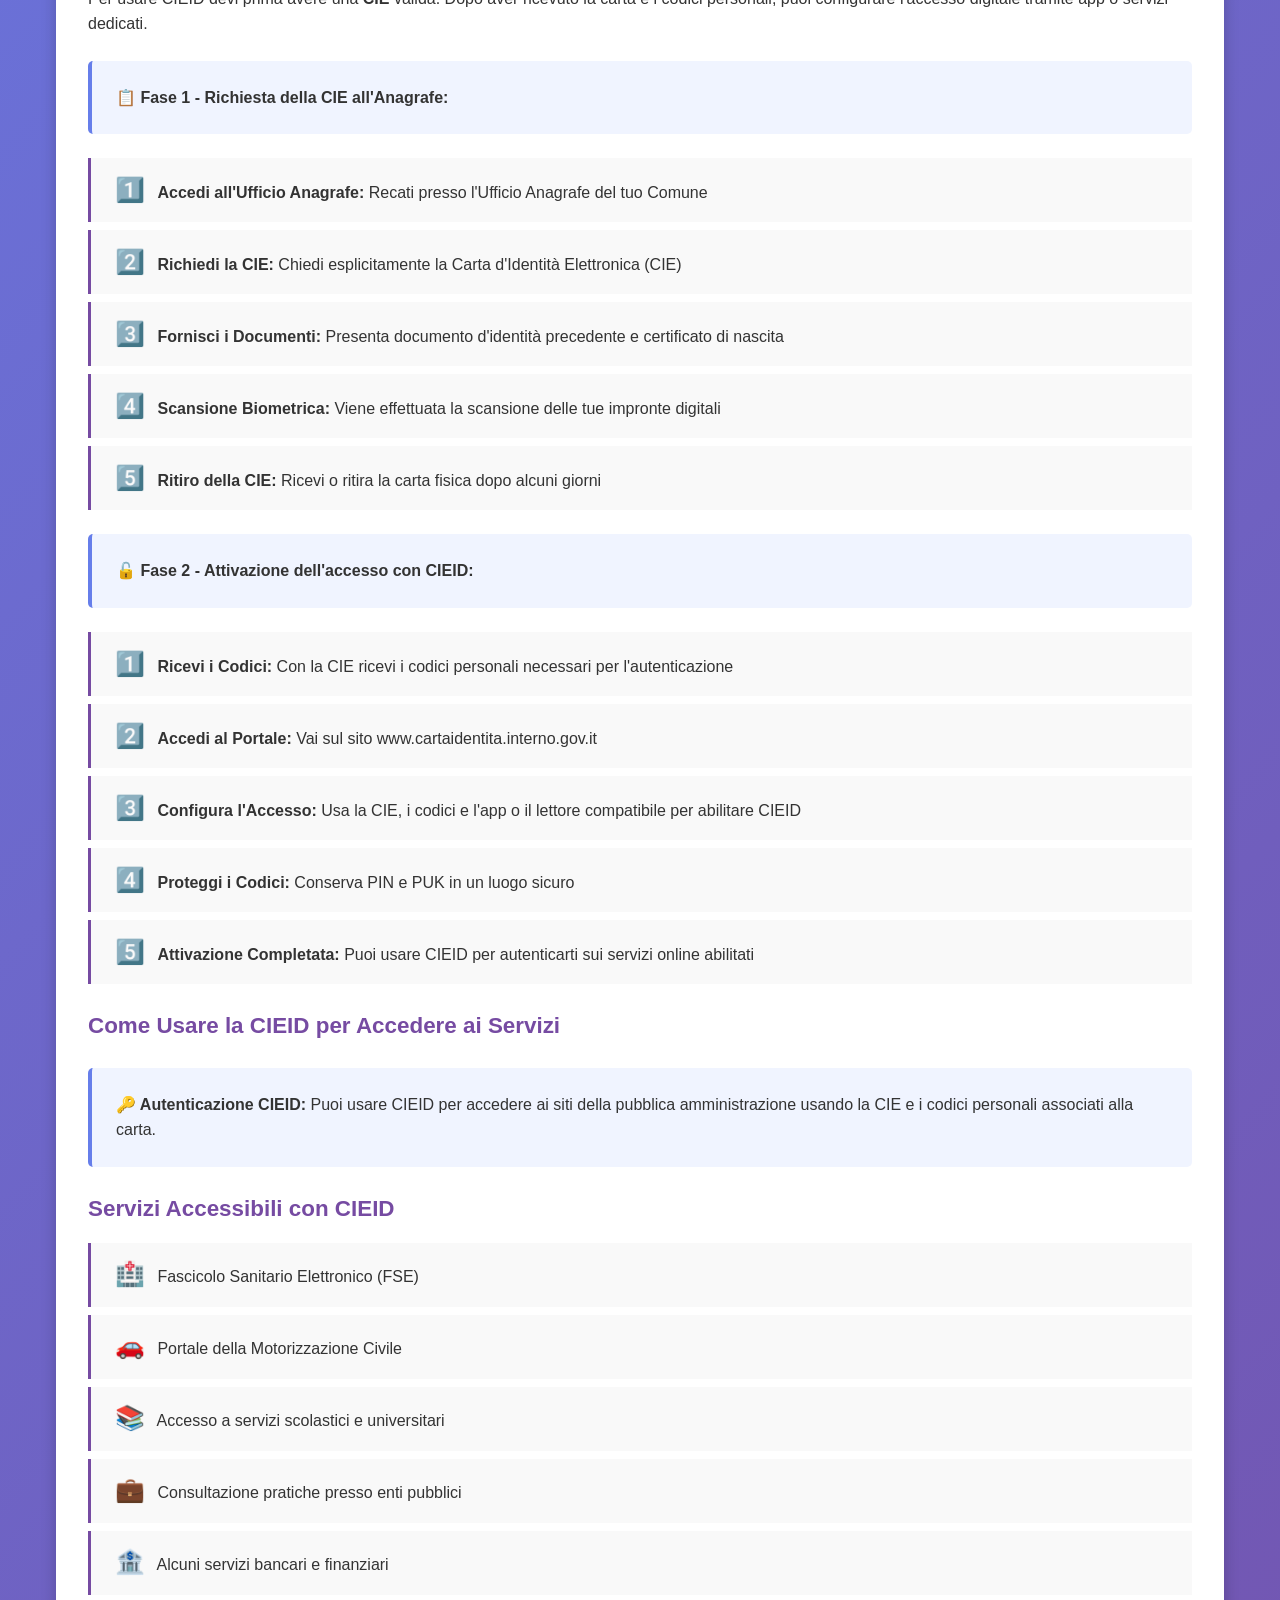
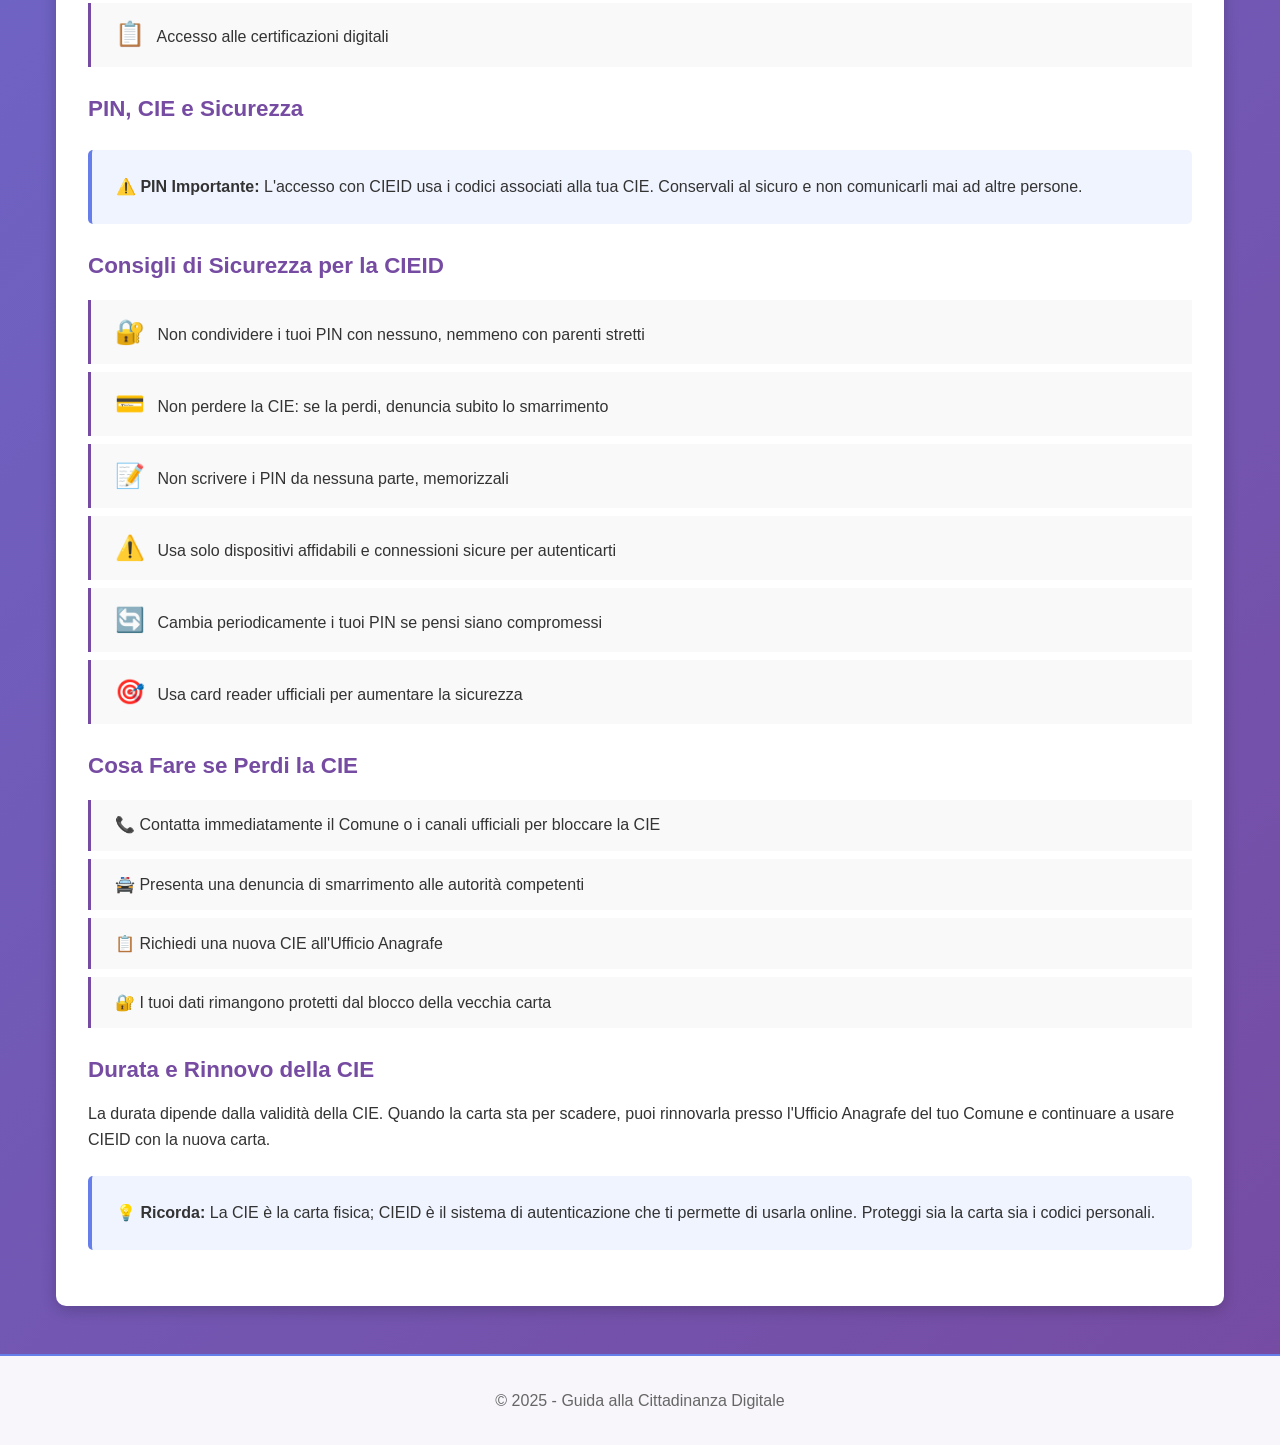
==== commit 102bc03f: "Correggi descrizione CIEID" ====
--- a/cieid.html
+++ b/cieid.html
@@ -24,18 +24,18 @@
 
     <div class="container">
         <section class="section active">
-            <h2>🆔 CIEID - Carta d'Identità Elettronica Italiana</h2>
-            
-            <p>La CIEID (Carta d'Identità Elettronica Italiana) è il documento d'identità digitale ufficiale della Repubblica Italiana. È un documento moderno che combina l'identificazione fisica con le capacità digitali.</p>
-
-            <h3>Cos'è la CIEID?</h3>
-            <p>La CIEID è una carta d'identità dotata di microchip che contiene i tuoi dati personali e certificati digitali per accedere ai servizi online della pubblica amministrazione e di enti privati convenzionati.</p>
-
-            <div class="info-box">
-                <strong>📋 Informazioni Tecniche:</strong> La CIEID utilizza la tecnologia NFC (Near Field Communication) e crittografia RSA per garantire la sicurezza dei tuoi dati durante le transazioni digitali.
-            </div>
-
-            <h3>Dati Contenuti nella CIEID</h3>
+            <h2>🆔 CIEID - Sistema di autenticazione con CIE</h2>
+            
+            <p>La <strong>CIE</strong> è la Carta d'Identità Elettronica: il documento fisico con microchip rilasciato dal Comune. <strong>CIEID</strong>, invece, è il sistema di autenticazione che permette di usare la CIE per accedere ai servizi online della pubblica amministrazione e di enti privati convenzionati.</p>
+
+            <h3>Cos'è la CIEID?</h3>
+            <p>La CIEID non è una carta d'identità: è il metodo di accesso digitale collegato alla tua CIE. Con la carta fisica, i codici personali e l'app o un lettore compatibile puoi dimostrare la tua identità online.</p>
+
+            <div class="info-box">
+                <strong>📋 Informazioni Tecniche:</strong> La CIE contiene un microchip e può comunicare tramite NFC. CIEID usa questi elementi, insieme ai codici personali, per verificare in modo sicuro l'identità dell'utente.
+            </div>
+
+            <h3>Dati Contenuti nella CIE</h3>
             <ul class="tips-list">
                 <li><span class="icon">👤</span> Nome e cognome</li>
                 <li><span class="icon">🎂</span> Data di nascita</li>
@@ -44,28 +44,28 @@
                 <li><span class="icon">📱</span> Numero seriale della carta</li>
             </ul>
 
-            <h3>Vantaggi della CIEID</h3>
+            <h3>Vantaggi dell'Accesso con CIEID</h3>
             <div class="grid">
-                <div class="card">
-                    <h4>🔐 Sicurezza</h4>
-                    <p>Crittografia di livello militare protegge i tuoi dati personali</p>
-                </div>
+                <div class="card">
+                    <h4>🔐 Sicurezza</h4>
+                    <p>L'accesso usa la CIE, i codici personali e controlli di sicurezza per proteggere la tua identità</p>
+                </div>
                 <div class="card">
                     <h4>⚡ Velocità</h4>
                     <p>Accedi ai servizi pubblici senza code fisiche, tutto da casa</p>
                 </div>
-                <div class="card">
-                    <h4>📱 Mobilità</h4>
-                    <p>Puoi usarla con smartphone e tablet dotati di NFC</p>
-                </div>
-                <div class="card">
-                    <h4>🌍 Riconoscimento EU</h4>
-                    <p>La CIEID è riconosciuta in tutta l'Unione Europea</p>
-                </div>
-            </div>
-
-            <h3>Come Richiedere la CIEID</h3>
-            <p>La CIEID si ottiene in due fasi: prima richiedi la <strong>CIE</strong> (Carta d'Identità Elettronica) all'anagrafe, poi usi i codici ricevuti per attivare la CIEID digitale.</p>
+                <div class="card">
+                    <h4>📱 Mobilità</h4>
+                    <p>Puoi usare CIEID con smartphone dotati di NFC o con un lettore collegato al computer</p>
+                </div>
+                <div class="card">
+                    <h4>🌍 Riconoscimento EU</h4>
+                    <p>La CIE è un documento valido anche in ambito europeo, mentre CIEID permette l'accesso ai servizi digitali abilitati</p>
+                </div>
+            </div>
+
+            <h3>Come Richiedere la CIE e Usare CIEID</h3>
+            <p>Per usare CIEID devi prima avere una <strong>CIE</strong> valida. Dopo aver ricevuto la carta e i codici personali, puoi configurare l'accesso digitale tramite app o servizi dedicati.</p>
             
             <div class="info-box">
                 <strong>📋 Fase 1 - Richiesta della CIE all'Anagrafe:</strong>
@@ -75,25 +75,25 @@
                 <li><span class="icon">2️⃣</span> <strong>Richiedi la CIE:</strong> Chiedi esplicitamente la Carta d'Identità Elettronica (CIE)</li>
                 <li><span class="icon">3️⃣</span> <strong>Fornisci i Documenti:</strong> Presenta documento d'identità precedente e certificato di nascita</li>
                 <li><span class="icon">4️⃣</span> <strong>Scansione Biometrica:</strong> Viene effettuata la scansione delle tue impronte digitali</li>
-                <li><span class="icon">5️⃣</span> <strong>Ritiro della CIE:</strong> Ritira la carta cartacea dopo alcuni giorni</li>
-            </ol>
-
-            <div class="info-box" style="margin-top: 1.5rem;">
-                <strong>🔓 Fase 2 - Sblocco della CIEID:</strong>
-            </div>
-            <ol class="tips-list">
-                <li><span class="icon">1️⃣</span> <strong>Ricevi i Codici:</strong> Con la CIE ricevi i codici di sblocco della CIEID</li>
-                <li><span class="icon">2️⃣</span> <strong>Accedi al Portale:</strong> Vai sul sito www.cartaidentita.interno.gov.it</li>
-                <li><span class="icon">3️⃣</span> <strong>Inserisci i Codici:</strong> Usa i codici ricevuti per sbloccare la CIEID digitale</li>
-                <li><span class="icon">4️⃣</span> <strong>Crea il PIN:</strong> Imposta il tuo PIN lungo (8-15 caratteri) e PIN corto (5-8 caratteri)</li>
-                <li><span class="icon">5️⃣</span> <strong>Attivazione Completata:</strong> La CIEID è ora attiva e pronta all'uso</li>
-            </ol>
+                <li><span class="icon">5️⃣</span> <strong>Ritiro della CIE:</strong> Ricevi o ritira la carta fisica dopo alcuni giorni</li>
+            </ol>
+
+            <div class="info-box" style="margin-top: 1.5rem;">
+                <strong>🔓 Fase 2 - Attivazione dell'accesso con CIEID:</strong>
+            </div>
+            <ol class="tips-list">
+                <li><span class="icon">1️⃣</span> <strong>Ricevi i Codici:</strong> Con la CIE ricevi i codici personali necessari per l'autenticazione</li>
+                <li><span class="icon">2️⃣</span> <strong>Accedi al Portale:</strong> Vai sul sito www.cartaidentita.interno.gov.it</li>
+                <li><span class="icon">3️⃣</span> <strong>Configura l'Accesso:</strong> Usa la CIE, i codici e l'app o il lettore compatibile per abilitare CIEID</li>
+                <li><span class="icon">4️⃣</span> <strong>Proteggi i Codici:</strong> Conserva PIN e PUK in un luogo sicuro</li>
+                <li><span class="icon">5️⃣</span> <strong>Attivazione Completata:</strong> Puoi usare CIEID per autenticarti sui servizi online abilitati</li>
+            </ol>
 
             <h3>Come Usare la CIEID per Accedere ai Servizi</h3>
             
-            <div class="info-box">
-                <strong>🔑 Autenticazione CIEID:</strong> Puoi usare la CIEID per accedere ai siti della pubblica amministrazione inserendo il PIN che hai impostato durante la richiesta.
-            </div>
+            <div class="info-box">
+                <strong>🔑 Autenticazione CIEID:</strong> Puoi usare CIEID per accedere ai siti della pubblica amministrazione usando la CIE e i codici personali associati alla carta.
+            </div>
 
             <h3>Servizi Accessibili con CIEID</h3>
             <ul class="tips-list">
@@ -105,36 +105,36 @@
                 <li><span class="icon">📋</span> Accesso alle certificazioni digitali</li>
             </ul>
 
-            <h3>PIN e Sicurezza della CIEID</h3>
-            
-            <div class="info-box">
-                <strong>⚠️ PIN Importante:</strong> La CIEID utilizza due PIN: il PIN lungo (8-15 caratteri) per l'autenticazione e il PIN corto (5-8 caratteri) per la firma digitale. Conservali al sicuro!
-            </div>
+            <h3>PIN, CIE e Sicurezza</h3>
+            
+            <div class="info-box">
+                <strong>⚠️ PIN Importante:</strong> L'accesso con CIEID usa i codici associati alla tua CIE. Conservali al sicuro e non comunicarli mai ad altre persone.
+            </div>
 
             <h3>Consigli di Sicurezza per la CIEID</h3>
             <ul class="tips-list">
                 <li><span class="icon">🔐</span> Non condividere i tuoi PIN con nessuno, nemmeno con parenti stretti</li>
-                <li><span class="icon">💳</span> Non perdere la CIEID - se la perdi, denuncialo immediatamente</li>
+                <li><span class="icon">💳</span> Non perdere la CIE: se la perdi, denuncia subito lo smarrimento</li>
                 <li><span class="icon">📝</span> Non scrivere i PIN da nessuna parte, memorizzali</li>
                 <li><span class="icon">⚠️</span> Usa solo dispositivi affidabili e connessioni sicure per autenticarti</li>
                 <li><span class="icon">🔄</span> Cambia periodicamente i tuoi PIN se pensi siano compromessi</li>
                 <li><span class="icon">🎯</span> Usa card reader ufficiali per aumentare la sicurezza</li>
             </ul>
 
-            <h3>Cosa Fare se Perdi la CIEID</h3>
-            <ul class="tips-list">
-                <li>📞 Contatta immediatamente il Comune per bloccare la CIEID</li>
-                <li>🚔 Presenta una denuncia di smarrimento alle autorità competenti</li>
-                <li>📋 Richiedi una nuova CIEID all'Ufficio Anagrafe</li>
-                <li>🔐 I tuoi dati rimangono protetti dal blocco della vecchia carta</li>
-            </ul>
-
-            <h3>Durata e Rinnovo della CIEID</h3>
-            <p>La CIEID ha una validità di 10 anni per i maggiori di 3 anni e 5 anni per i minori di 3 anni. Puoi rinnovarla direttamente presso l'Ufficio Anagrafe del tuo Comune quando sta per scadere.</p>
-
-            <div class="info-box">
-                <strong>💡 Ricorda:</strong> La CIEID è uno strumento fondamentale per accedere ai servizi digitali italiani in modo sicuro. Usala responsabilmente e proteggila come proteggesti una carta di credito.
-            </div>
+            <h3>Cosa Fare se Perdi la CIE</h3>
+            <ul class="tips-list">
+                <li>📞 Contatta immediatamente il Comune o i canali ufficiali per bloccare la CIE</li>
+                <li>🚔 Presenta una denuncia di smarrimento alle autorità competenti</li>
+                <li>📋 Richiedi una nuova CIE all'Ufficio Anagrafe</li>
+                <li>🔐 I tuoi dati rimangono protetti dal blocco della vecchia carta</li>
+            </ul>
+
+            <h3>Durata e Rinnovo della CIE</h3>
+            <p>La durata dipende dalla validità della CIE. Quando la carta sta per scadere, puoi rinnovarla presso l'Ufficio Anagrafe del tuo Comune e continuare a usare CIEID con la nuova carta.</p>
+
+            <div class="info-box">
+                <strong>💡 Ricorda:</strong> La CIE è la carta fisica; CIEID è il sistema di autenticazione che ti permette di usarla online. Proteggi sia la carta sia i codici personali.
+            </div>
         </section>
     </div>
 
--- a/style.css
+++ b/style.css
@@ -141,14 +141,13 @@
     transition: transform 0.3s;
 }
 
-.card:hover {
-    transform: translateY(-5px);
-    cursor: pointer;
-}
-
-.card.clickable {
-    cursor: pointer;
-}
+.card:hover {
+    transform: translateY(-5px);
+}
+
+.card.clickable {
+    cursor: pointer;
+}
 
 .card h4 {
     color: #667eea;
